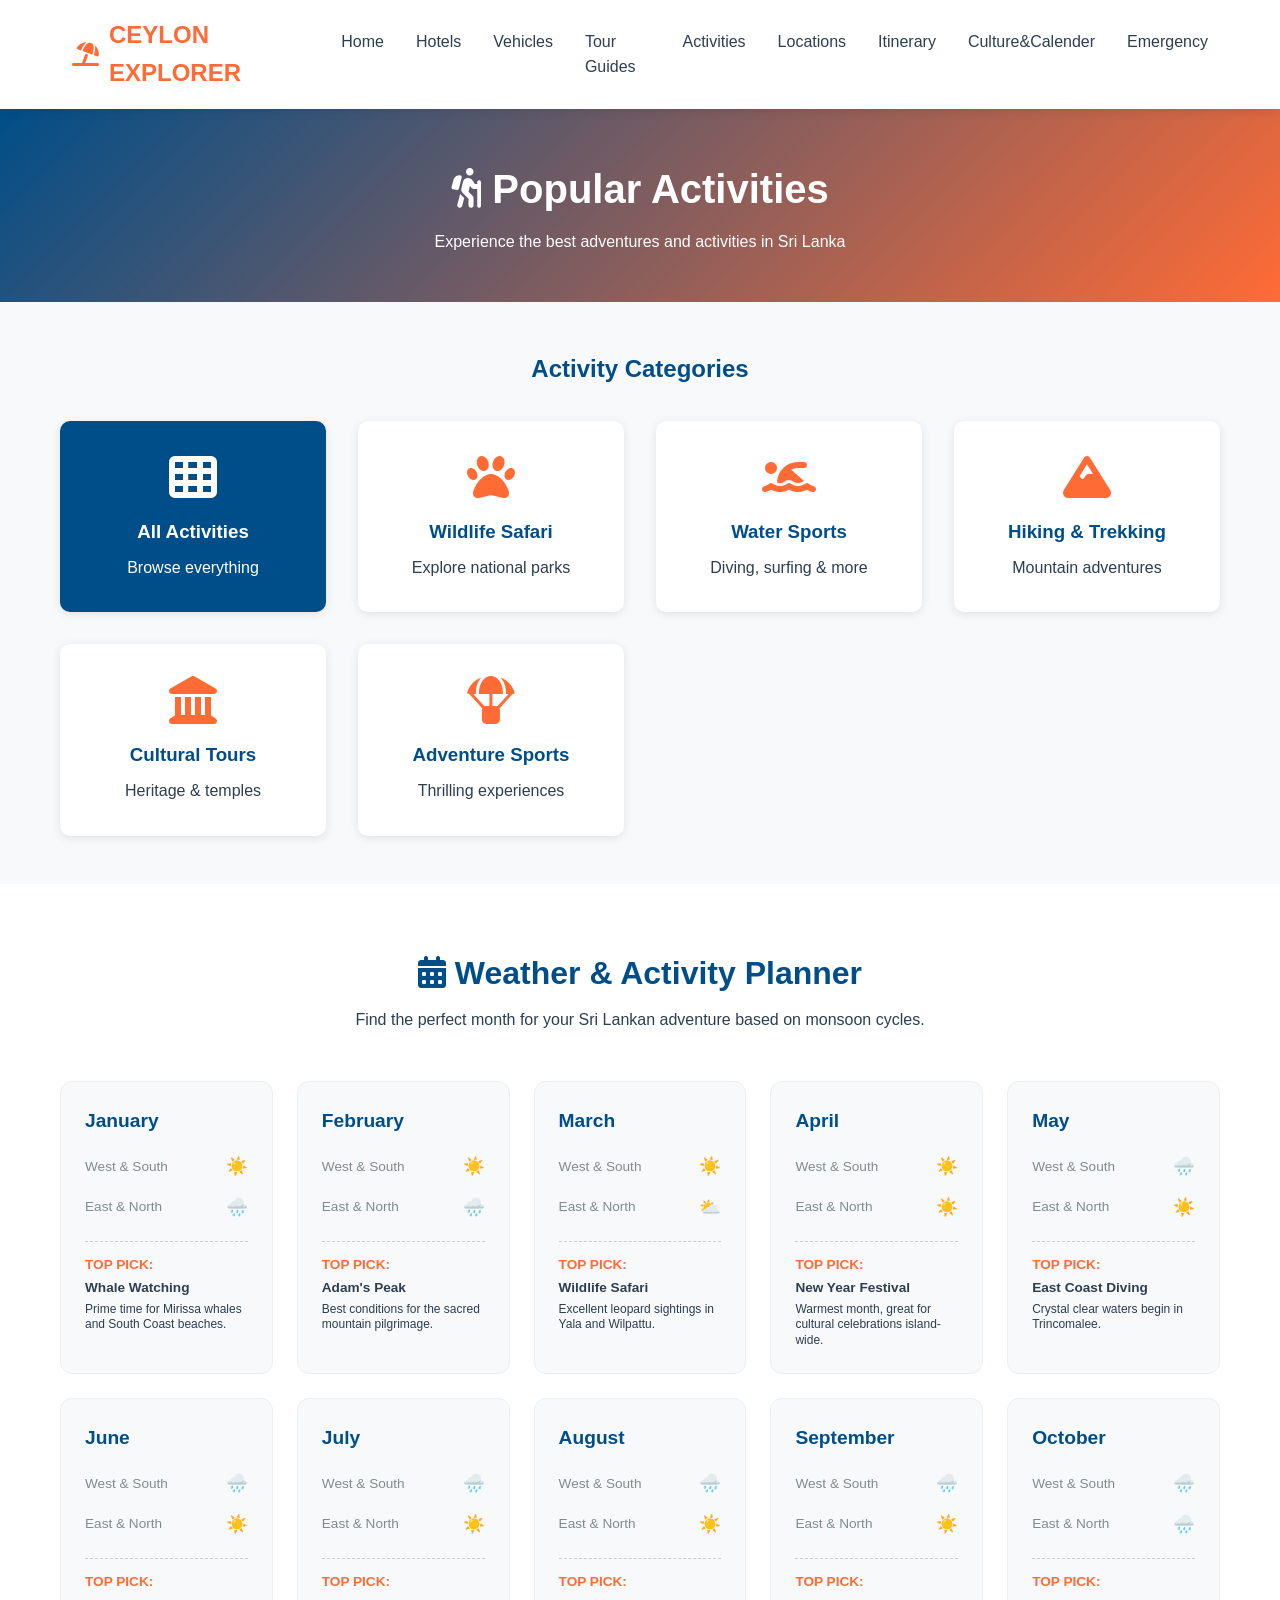
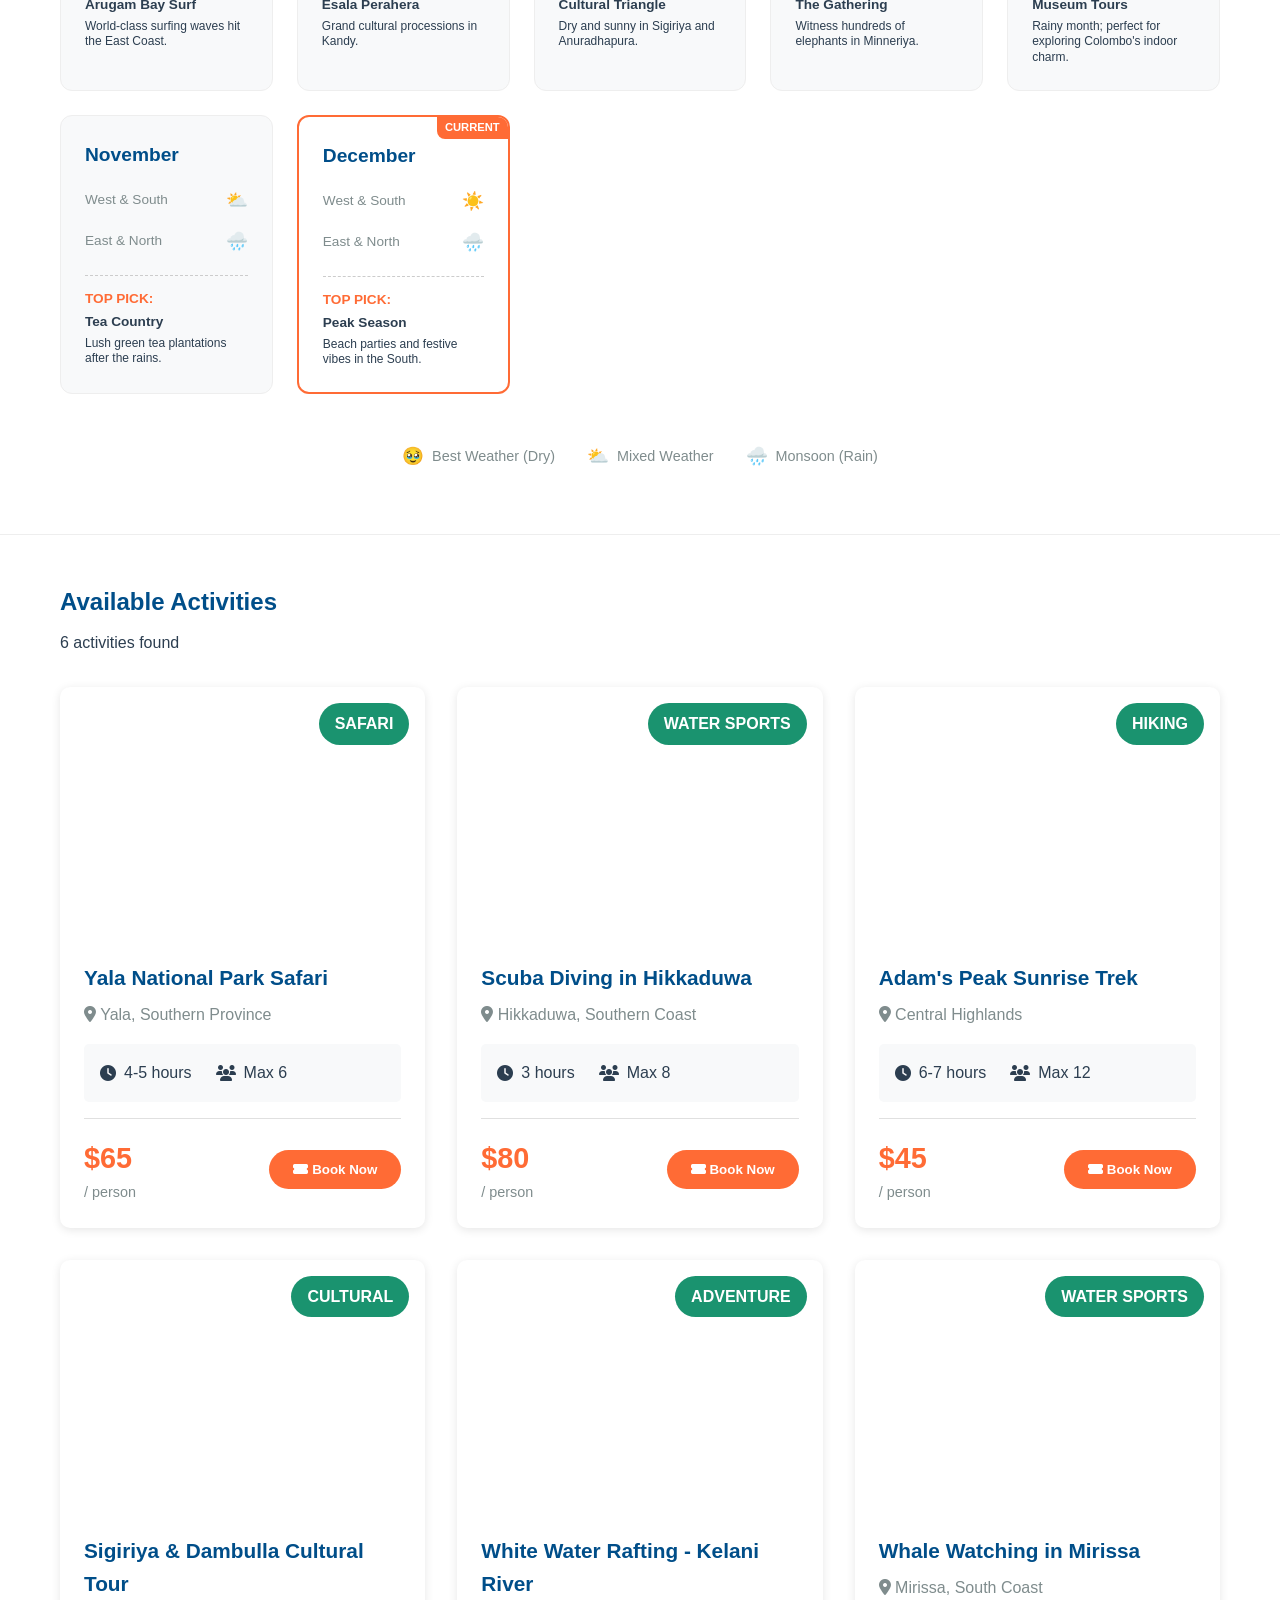
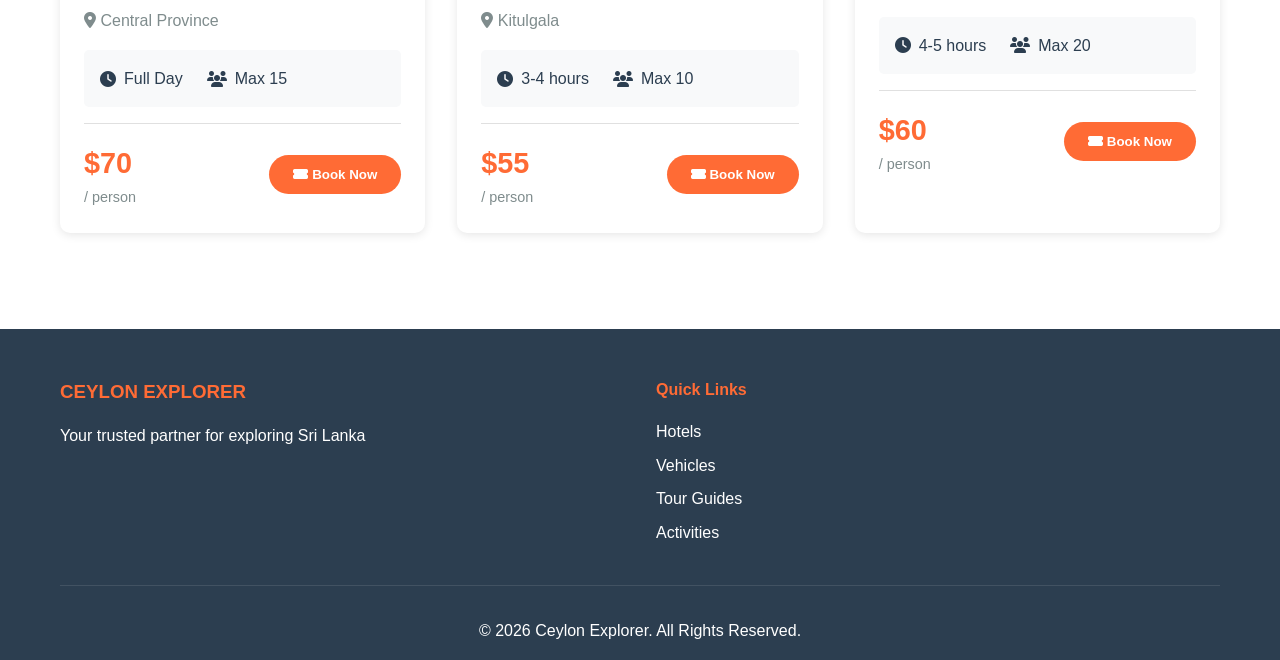
==== activity-complete.html @ 1570317d "validations" ====
<!DOCTYPE html>
<html lang="en">

<head>
    <meta charset="UTF-8">
    <meta name="viewport" content="width=device-width, initial-scale=1.0">
    <title>Activities - CEYLON EXPLORER</title>
    <link rel="stylesheet" href="https://cdnjs.cloudflare.com/ajax/libs/font-awesome/6.4.0/css/all.min.css">

    <style>
        /* ===================== CSS STYLES ===================== */
        * {
            margin: 0;
            padding: 0;
            box-sizing: border-box;
        }

        :root {
            --primary-color: #FF6B35;
            --secondary-color: #004E89;
            --accent-color: #1A936F;
            --text-dark: #2C3E50;
            --text-light: #7F8C8D;
            --bg-light: #F8F9FA;
            --white: #FFFFFF;
            --success: #27AE60;
            --warning: #F39C12;
            --danger: #E74C3C;
            --shadow: 0 2px 10px rgba(0, 0, 0, 0.1);
            --shadow-lg: 0 5px 20px rgba(0, 0, 0, 0.15);
        }

        body {
            font-family: 'Segoe UI', Tahoma, Geneva, Verdana, sans-serif;
            line-height: 1.6;
            color: var(--text-dark);
        }

        .container {
            max-width: 1200px;
            margin: 0 auto;
            padding: 0 20px;
        }

        /* Navigation */
        .navbar {
            background: var(--white);
            box-shadow: var(--shadow);
            position: sticky;
            top: 0;
            z-index: 1000;
        }

        .nav-container {
            max-width: 1200px;
            margin: 0 auto;
            padding: 1rem 2rem;
            display: flex;
            justify-content: space-between;
            align-items: center;
        }

        .logo {
            display: flex;
            align-items: center;
            font-size: 1.5rem;
            font-weight: bold;
            color: var(--primary-color);
            text-decoration: none;
        }

        .logo i {
            margin-right: 10px;
        }

        .nav-menu {
            display: flex;
            list-style: none;
            gap: 2rem;
        }

        .nav-link {
            text-decoration: none;
            color: var(--text-dark);
            font-weight: 500;
            transition: color 0.3s;
        }

        .nav-link:hover,
        .nav-link.active {
            color: var(--primary-color);
        }

        /* Page Header */
        .page-header {
            background: linear-gradient(135deg, var(--secondary-color), var(--primary-color));
            color: var(--white);
            padding: 3rem 0;
            text-align: center;
        }

        .page-header h1 {
            font-size: 2.5rem;
            margin-bottom: 0.5rem;
        }

        /* Categories Section */
        .categories-section {
            background: var(--bg-light);
            padding: 3rem 0;
        }

        .categories-grid {
            display: grid;
            grid-template-columns: repeat(auto-fit, minmax(250px, 1fr));
            gap: 2rem;
        }

        .category-card {
            background: var(--white);
            padding: 2rem;
            border-radius: 10px;
            text-align: center;
            box-shadow: var(--shadow);
            transition: transform 0.3s, box-shadow 0.3s;
            cursor: pointer;
        }

        .category-card:hover {
            transform: translateY(-5px);
            box-shadow: var(--shadow-lg);
        }

        .category-card i {
            font-size: 3rem;
            color: var(--primary-color);
            margin-bottom: 1rem;
        }

        .category-card h3 {
            color: var(--secondary-color);
            margin-bottom: 0.5rem;
        }

        .category-card.active {
            background: var(--secondary-color);
            color: var(--white);
        }

        .category-card.active i,
        .category-card.active h3,
        .category-card.active p {
            color: var(--white);
        }

        /* Activities Section */
        .activities-section {
            padding: 3rem 0;
        }

        .results-header {
            margin-bottom: 2rem;
        }

        .results-header h2 {
            color: var(--secondary-color);
            margin-bottom: 0.5rem;
        }

        .activities-grid {
            display: grid;
            grid-template-columns: repeat(auto-fill, minmax(350px, 1fr));
            gap: 2rem;
        }

        .activity-card {
            background: var(--white);
            border-radius: 10px;
            overflow: hidden;
            box-shadow: var(--shadow);
            transition: transform 0.3s, box-shadow 0.3s;
            cursor: pointer;
        }

        .activity-card:hover {
            transform: translateY(-5px);
            box-shadow: var(--shadow-lg);
        }

        .activity-image {
            height: 250px;
            background-size: cover;
            background-position: center;
            position: relative;
        }

        .activity-badge {
            position: absolute;
            top: 1rem;
            right: 1rem;
            background: var(--accent-color);
            color: var(--white);
            padding: 0.5rem 1rem;
            border-radius: 25px;
            font-weight: bold;
        }

        .activity-content {
            padding: 1.5rem;
        }

        .activity-content h3 {
            font-size: 1.3rem;
            margin-bottom: 0.5rem;
            color: var(--secondary-color);
        }

        .activity-location {
            color: var(--text-light);
            margin-bottom: 1rem;
        }

        .activity-details {
            display: flex;
            gap: 1.5rem;
            margin: 1rem 0;
            padding: 1rem;
            background: var(--bg-light);
            border-radius: 5px;
        }

        .detail-item {
            display: flex;
            align-items: center;
            gap: 0.5rem;
        }

        .activity-footer {
            display: flex;
            justify-content: space-between;
            align-items: center;
            padding-top: 1rem;
            border-top: 1px solid #E0E0E0;
        }

        .activity-price {
            display: flex;
            flex-direction: column;
        }

        .price-value {
            font-size: 1.8rem;
            font-weight: bold;
            color: var(--primary-color);
        }

        .price-unit {
            font-size: 0.9rem;
            color: var(--text-light);
        }

        .btn-book-activity {
            padding: 0.75rem 1.5rem;
            background: var(--primary-color);
            color: var(--white);
            border: none;
            border-radius: 25px;
            font-weight: bold;
            cursor: pointer;
            transition: background 0.3s;
        }

        .btn-book-activity:hover {
            background: #E55A2A;
        }

        /* Modal */
        .modal {
            display: none;
            position: fixed;
            inset: 0;
            background: rgba(0, 0, 0, 0.7);
            z-index: 2000;
            overflow-y: auto;
            padding: 24px 16px 40px;
        }

        .modal.active {
            display: block;
        }

        .modal-content {
            background: var(--white);
            border-radius: 10px;
            max-width: 1200px;
            width: 100%;
            margin: 0 auto;
            position: relative;
            animation: slideDown 0.3s;
        }

        @keyframes slideDown {
            from {
                transform: translateY(-50px);
                opacity: 0;
            }

            to {
                transform: translateY(0);
                opacity: 1;
            }
        }

        .close {
            position: absolute;
            top: 1rem;
            right: 1.5rem;
            font-size: 2rem;
            cursor: pointer;
            color: var(--text-light);
            z-index: 10;
        }

        .close:hover {
            color: var(--text-dark);
        }

        .booking-container {
            display: grid;
            grid-template-columns: 1fr 1fr;
            gap: 2rem;
            padding: 3rem;
        }

        .booking-left {
            border-right: 1px solid #E0E0E0;
            padding-right: 2rem;
        }

        .booking-left h2 {
            color: var(--secondary-color);
            margin-bottom: 1rem;
        }

        .booking-left img {
            width: 100%;
            border-radius: 10px;
            margin-bottom: 1.5rem;
        }

        .activity-info p {
            margin-bottom: 0.75rem;
            color: var(--text-dark);
        }

        .price-tag {
            font-size: 1.5rem;
            font-weight: bold;
            color: var(--primary-color);
            margin: 1rem 0;
        }

        .included-list {
            background: var(--bg-light);
            padding: 1rem;
            border-radius: 5px;
            margin: 1rem 0;
        }

        .included-list h4 {
            margin-bottom: 0.5rem;
            color: var(--secondary-color);
        }

        .included-item {
            display: block;
            padding: 0.5rem 0;
            color: var(--text-dark);
        }

        .included-item i {
            color: var(--success);
            margin-right: 10px;
        }

        .booking-right h3 {
            color: var(--secondary-color);
            margin-bottom: 1.5rem;
        }

        .form-group {
            margin-bottom: 1.5rem;
        }

        .form-group label {
            display: block;
            margin-bottom: 0.5rem;
            font-weight: 500;
            color: var(--text-dark);
        }

        .form-group input,
        .form-group select,
        .form-group textarea {
            width: 100%;
            padding: 0.75rem;
            border: 2px solid #E0E0E0;
            border-radius: 5px;
            font-size: 1rem;
        }

        .form-group input:focus,
        .form-group select:focus,
        .form-group textarea:focus {
            outline: none;
            border-color: var(--primary-color);
        }

        .form-row {
            display: grid;
            grid-template-columns: 1fr 1fr;
            gap: 1rem;
        }

        .price-summary {
            background: var(--bg-light);
            padding: 1.5rem;
            border-radius: 10px;
            margin: 1.5rem 0;
        }

        .price-summary h4 {
            color: var(--secondary-color);
            margin-bottom: 1rem;
        }

        .price-row {
            display: flex;
            justify-content: space-between;
            margin-bottom: 0.75rem;
            color: var(--text-dark);
        }

        .price-row.total {
            border-top: 2px solid #D0D0D0;
            padding-top: 0.75rem;
            margin-top: 0.75rem;
            font-size: 1.1rem;
        }

        .payment-title {
            color: var(--secondary-color);
            margin: 1.5rem 0 1rem;
        }

        .payment-methods {
            margin-bottom: 1.5rem;
        }

        .payment-option {
            display: block;
            padding: 1rem;
            margin-bottom: 0.75rem;
            border: 2px solid #E0E0E0;
            border-radius: 5px;
            cursor: pointer;
            transition: all 0.3s;
        }

        .payment-option:hover {
            border-color: var(--primary-color);
        }

        .payment-option input[type="radio"] {
            margin-right: 10px;
        }

        .btn-book {
            width: 100%;
            padding: 1rem;
            background: var(--success);
            color: var(--white);
            border: none;
            border-radius: 5px;
            font-size: 1.1rem;
            font-weight: bold;
            cursor: pointer;
            transition: background 0.3s;
        }

        .btn-book:hover {
            background: #229954;
        }

        .btn-book:disabled {
            background: #95A5A6;
            cursor: not-allowed;
        }

        /* Footer */
        .footer {
            background: var(--text-dark);
            color: var(--white);
            padding: 3rem 0 1rem;
            margin-top: 3rem;
        }

        .footer-content {
            display: grid;
            grid-template-columns: repeat(auto-fit, minmax(250px, 1fr));
            gap: 2rem;
            margin-bottom: 2rem;
        }

        .footer-section h3,
        .footer-section h4 {
            margin-bottom: 1rem;
            color: var(--primary-color);
        }

        .footer-section ul {
            list-style: none;
        }

        .footer-section ul li {
            margin-bottom: 0.5rem;
        }

        .footer-section a {
            color: var(--white);
            text-decoration: none;
        }

        .footer-section a:hover {
            color: var(--primary-color);
        }

        .footer-bottom {
            text-align: center;
            padding-top: 2rem;
            border-top: 1px solid rgba(255, 255, 255, 0.1);
        }

        .no-results {
            text-align: center;
            padding: 3rem;
            color: var(--text-light);
            font-size: 1.2rem;
        }

        /* Weather Calendar */
        .weather-calendar-section {
            background: #fff;
            padding: 4rem 0;
            border-bottom: 1px solid #eee;
        }

        .calendar-header {
            text-align: center;
            margin-bottom: 3rem;
        }

        .calendar-header h2 {
            color: var(--secondary-color);
            font-size: 2rem;
            margin-bottom: 0.5rem;
        }

        .calendar-grid {
            display: grid;
            grid-template-columns: repeat(auto-fit, minmax(180px, 1fr));
            gap: 1.5rem;
        }

        .month-card {
            background: var(--bg-light);
            border-radius: 12px;
            padding: 1.5rem;
            border: 1px solid #eee;
            transition: all 0.3s ease;
            position: relative;
            overflow: hidden;
        }

        .month-card:hover {
            transform: translateY(-5px);
            border-color: var(--primary-color);
            box-shadow: var(--shadow);
        }

        .month-card.is-current {
            border: 2px solid var(--primary-color);
            background: #fff;
        }

        .current-label {
            position: absolute;
            top: 0;
            right: 0;
            background: var(--primary-color);
            color: white;
            font-size: 0.7rem;
            padding: 2px 8px;
            border-bottom-left-radius: 8px;
            font-weight: bold;
        }

        .month-name {
            font-weight: 800;
            font-size: 1.2rem;
            color: var(--secondary-color);
            margin-bottom: 1rem;
            display: block;
        }

        .coast-weather {
            display: flex;
            flex-direction: column;
            gap: 0.8rem;
            margin-bottom: 1.2rem;
        }

        .coast-item {
            display: flex;
            justify-content: space-between;
            align-items: center;
            font-size: 0.85rem;
        }

        .coast-label {
            color: var(--text-light);
            font-weight: 500;
        }

        .weather-status {
            font-size: 1.1rem;
        }

        .best-activity {
            border-top: 1px dashed #ccc;
            padding-top: 0.8rem;
            font-size: 0.85rem;
        }

        .best-activity span {
            display: block;
            color: var(--primary-color);
            font-weight: 700;
            margin-bottom: 3px;
        }

        .best-activity p {
            color: var(--text-dark);
            line-height: 1.3;
        }

        .weather-legend {
            display: flex;
            justify-content: center;
            gap: 2rem;
            margin-top: 3rem;
            font-size: 0.9rem;
            color: var(--text-light);
        }

        .legend-item {
            display: flex;
            align-items: center;
            gap: 8px;
        }

        /* Responsive */
        @media (max-width: 768px) {
            .booking-container {
                grid-template-columns: 1fr;
            }

            .booking-left {
                border-right: none;
                border-bottom: 1px solid #E0E0E0;
                padding-right: 0;
                padding-bottom: 2rem;
            }

            .activities-grid {
                grid-template-columns: 1fr;
            }

            .nav-menu {
                flex-direction: column;
                gap: 1rem;
            }

            .categories-grid {
                grid-template-columns: 1fr;
            }
        }
    </style>
</head>

<body>
    <!-- Navigation -->
    <nav class="navbar">
        <div class="nav-container">
            <a href="index.html" class="logo">
                <i class="fas fa-umbrella-beach"></i>
                <span>CEYLON EXPLORER</span>
            </a>
            <ul class="nav-menu">
                <li><a href="index.html" class="nav-link">Home</a></li>
                <li><a href="hotel-complete.html" class="nav-link">Hotels</a></li>
                <li><a href="vehicle-complete.html" class="nav-link">Vehicles</a></li>
                <li><a href="tourguide-complete.html" class="nav-link">Tour Guides</a></li>
                <li><a href="activity-complete.html" class="nav-link">Activities</a></li>
                <li><a href="touristlocation-complete.html" class="nav-link">Locations</a></li>
                <li><a href="itinerary.html" class="nav-link">Itinerary</a></li>
                <li><a href="culture.html" class="nav-link">Culture&Calender</a></li>
                <li><a href="emergency-healthcare.html" class="nav-link">Emergency</a></li>
            </ul>
        </div>
    </nav>

    <!-- Page Header -->
    <section class="page-header">
        <div class="container">
            <h1><i class="fas fa-hiking"></i> Popular Activities</h1>
            <p>Experience the best adventures and activities in Sri Lanka</p>
        </div>
    </section>

    <!-- Categories -->
    <section class="categories-section">
        <div class="container">
            <h2 style="text-align: center; margin-bottom: 2rem; color: var(--secondary-color);">Activity Categories</h2>
            <div class="categories-grid">
                <div class="category-card active" data-category="all" onclick="filterByCategory('all', this)">
                    <i class="fas fa-th"></i>
                    <h3>All Activities</h3>
                    <p>Browse everything</p>
                </div>
                <div class="category-card" data-category="SAFARI" onclick="filterByCategory('SAFARI', this)">
                    <i class="fas fa-paw"></i>
                    <h3>Wildlife Safari</h3>
                    <p>Explore national parks</p>
                </div>
                <div class="category-card" data-category="WATER_SPORTS"
                    onclick="filterByCategory('WATER_SPORTS', this)">
                    <i class="fas fa-swimmer"></i>
                    <h3>Water Sports</h3>
                    <p>Diving, surfing & more</p>
                </div>
                <div class="category-card" data-category="HIKING" onclick="filterByCategory('HIKING', this)">
                    <i class="fas fa-mountain"></i>
                    <h3>Hiking & Trekking</h3>
                    <p>Mountain adventures</p>
                </div>
                <div class="category-card" data-category="CULTURAL" onclick="filterByCategory('CULTURAL', this)">
                    <i class="fas fa-landmark"></i>
                    <h3>Cultural Tours</h3>
                    <p>Heritage & temples</p>
                </div>
                <div class="category-card" data-category="ADVENTURE" onclick="filterByCategory('ADVENTURE', this)">
                    <i class="fas fa-parachute-box"></i>
                    <h3>Adventure Sports</h3>
                    <p>Thrilling experiences</p>
                </div>
            </div>
        </div>
    </section>

    <!-- Weather Calendar Section -->
    <section class="weather-calendar-section">
        <div class="container">
            <div class="calendar-header">
                <h2><i class="fas fa-calendar-alt"></i> Weather & Activity Planner</h2>
                <p>Find the perfect month for your Sri Lankan adventure based on monsoon cycles.</p>
            </div>

            <div class="calendar-grid" id="weatherCalendarGrid">
                <!-- Calendar months will be generated here -->
            </div>

            <div class="weather-legend">
                <div class="legend-item"><span class="weather-status">🥹</span> Best Weather (Dry)</div>
                <div class="legend-item"><span class="weather-status">⛅</span> Mixed Weather</div>
                <div class="legend-item"><span class="weather-status">🌧️</span> Monsoon (Rain)</div>
            </div>
        </div>
    </section>

    <!-- Activities Grid -->
    <section class="activities-section">
        <div class="container">
            <div class="results-header">
                <h2>Available Activities</h2>
                <p id="resultsCount">Loading activities...</p>
            </div>
            <div class="activities-grid" id="activitiesGrid">
                <!-- Activities will be loaded dynamically -->
            </div>
        </div>
    </section>

    <!-- Booking Modal -->
    <div id="bookingModal" class="modal">
        <div class="modal-content">
            <span class="close" onclick="closeModal()">&times;</span>
            <div class="booking-container">
                <!-- Activity Details -->
                <div class="booking-left">
                    <h2 id="modalActivityName">Activity Name</h2>
                    <img id="modalActivityImage" src="" alt="Activity">
                    <div class="activity-info">
                        <p><i class="fas fa-map-marker-alt"></i> Location: <span id="modalLocation"></span></p>
                        <p><i class="fas fa-clock"></i> Duration: <span id="modalDuration"></span></p>
                        <p><i class="fas fa-users"></i> Max Participants: <span id="modalMaxParticipants"></span></p>
                        <p class="price-tag">$<span id="modalPrice"></span> / person</p>
                    </div>
                    <div class="included-list" id="modalIncluded">
                        <!-- Included items will be loaded -->
                    </div>
                    <div style="margin-top: 1.5rem; line-height: 1.6; color: var(--text-dark);" id="modalDescription">
                    </div>
                </div>

                <!-- Booking Form -->
                <div class="booking-right">
                    <h3>Book Activity</h3>
                    <form id="activityBookingForm" onsubmit="handleBooking(event)">
                        <input type="hidden" id="selectedActivityId">

                        <div class="form-group">
                            <label>Activity Date</label>
                            <input type="date" id="bookingDate" required>
                        </div>

                        <div class="form-group">
                            <label>Number of Participants</label>
                            <input type="number" id="numberOfParticipants" min="1" value="2" required
                                onchange="calculatePrice()">
                        </div>

                        <div class="form-group">
                            <label>Pickup Location</label>
                            <input type="text" id="pickupLocation" placeholder="Hotel name or address" required>
                        </div>

                        <div class="form-group">
                            <label>Special Requirements (Optional)</label>
                            <textarea id="specialRequirements" rows="3"
                                placeholder="Dietary restrictions, medical conditions, special requests..."></textarea>
                        </div>

                        <div class="price-summary">
                            <h4>Booking Summary</h4>
                            <div class="price-row">
                                <span>Price per person:</span>
                                <span>$<span id="summaryPricePerPerson">0</span></span>
                            </div>
                            <div class="price-row">
                                <span>Number of participants:</span>
                                <span id="summaryParticipants">0</span>
                            </div>
                            <div class="price-row">
                                <span>Service charge (10%):</span>
                                <span>$<span id="summaryServiceCharge">0</span></span>
                            </div>
                            <div class="price-row total">
                                <span><strong>Total Amount:</strong></span>
                                <span><strong>$<span id="summaryTotal">0</span></strong></span>
                            </div>
                        </div>

                        <h4 class="payment-title"><i class="fas fa-credit-card"></i> Payment Method</h4>

                        <div class="payment-methods">
                            <label class="payment-option">
                                <input type="radio" name="paymentMethod" value="card" checked
                                    onchange="togglePaymentSection()">
                                <span><i class="fas fa-credit-card"></i> Credit/Debit Card</span>
                            </label>
                            <label class="payment-option">
                                <input type="radio" name="paymentMethod" value="paypal"
                                    onchange="togglePaymentSection()">
                                <span><i class="fab fa-paypal"></i> PayPal</span>
                            </label>
                        </div>

                        <div id="cardPaymentSection">
                            <div class="form-group">
                                <label>Card Number</label>
                                <input type="text" id="cardNumber" placeholder="1234 5678 9012 3456" maxlength="19"
                                    oninput="formatCardNumber(this)">
                            </div>
                            <div class="form-row">
                                <div class="form-group">
                                    <label>Expiry Date</label>
                                    <input type="text" id="cardExpiry" placeholder="MM/YY" maxlength="5"
                                        oninput="formatExpiry(this)">
                                </div>
                                <div class="form-group">
                                    <label>CVV</label>
                                    <input type="text" id="cardCVV" placeholder="123" maxlength="3">
                                </div>
                            </div>
                            <div class="form-group">
                                <label>Cardholder Name</label>
                                <input type="text" id="cardName" placeholder="Name on card">
                            </div>
                        </div>

                        <button type="submit" class="btn-book">
                            <i class="fas fa-lock"></i> Confirm & Pay $<span id="finalTotal">0</span>
                        </button>
                    </form>
                </div>
            </div>
        </div>
    </div>

    <!-- Footer -->
    <footer class="footer">
        <div class="container">
            <div class="footer-content">
                <div class="footer-section">
                    <h3>CEYLON EXPLORER</h3>
                    <p>Your trusted partner for exploring Sri Lanka</p>
                </div>
                <div class="footer-section">
                    <h4>Quick Links</h4>
                    <ul>
                        <li><a href="hotel-complete.html">Hotels</a></li>
                        <li><a href="vehicle-complete.html">Vehicles</a></li>
                        <li><a href="tourguide-complete.html">Tour Guides</a></li>
                        <li><a href="activity-complete.html">Activities</a></li>
                    </ul>
                </div>
            </div>
            <div class="footer-bottom">
                <p>&copy; 2026 Ceylon Explorer. All Rights Reserved.</p>
            </div>
        </div>
    </footer>

    <script>
        /* ===================== JAVASCRIPT CODE ===================== */

        const API_BASE_URL = 'http://localhost:8080/api';
        let currentCategory = 'all';

        const WEATHER_DATA = [
            { month: "January", west: "☀️", east: "🌧️", activity: "Whale Watching", desc: "Prime time for Mirissa whales and South Coast beaches." },
            { month: "February", west: "☀️", east: "🌧️", activity: "Adam's Peak", desc: "Best conditions for the sacred mountain pilgrimage." },
            { month: "March", west: "☀️", east: "⛅", activity: "Wildlife Safari", desc: "Excellent leopard sightings in Yala and Wilpattu." },
            { month: "April", west: "☀️", east: "☀️", activity: "New Year Festival", desc: "Warmest month, great for cultural celebrations island-wide." },
            { month: "May", west: "🌧️", east: "☀️", activity: "East Coast Diving", desc: "Crystal clear waters begin in Trincomalee." },
            { month: "June", west: "🌧️", east: "☀️", activity: "Arugam Bay Surf", desc: "World-class surfing waves hit the East Coast." },
            { month: "July", west: "🌧️", east: "☀️", activity: "Esala Perahera", desc: "Grand cultural processions in Kandy." },
            { month: "August", west: "🌧️", east: "☀️", activity: "Cultural Triangle", desc: "Dry and sunny in Sigiriya and Anuradhapura." },
            { month: "September", west: "🌧️", east: "☀️", activity: "The Gathering", desc: "Witness hundreds of elephants in Minneriya." },
            { month: "October", west: "🌧️", icon: "🌧️", east: "🌧️", activity: "Museum Tours", desc: "Rainy month; perfect for exploring Colombo's indoor charm." },
            { month: "November", west: "⛅", east: "🌧️", activity: "Tea Country", desc: "Lush green tea plantations after the rains." },
            { month: "December", west: "☀️", east: "🌧️", activity: "Peak Season", desc: "Beach parties and festive vibes in the South." }
        ];

        document.addEventListener('DOMContentLoaded', function () {
            renderWeatherCalendar();
            loadActivities();
            setupDateLimits();
        });

        function renderWeatherCalendar() {
            const grid = document.getElementById('weatherCalendarGrid');
            const currentMonthIdx = new Date().getMonth();

            grid.innerHTML = WEATHER_DATA.map((data, index) => {
                const isCurrent = index === currentMonthIdx;
                return `
                <div class="month-card ${isCurrent ? 'is-current' : ''}">
                    ${isCurrent ? '<span class="current-label">CURRENT</span>' : ''}
                    <span class="month-name">${data.month}</span>
                    <div class="coast-weather">
                        <div class="coast-item">
                            <span class="coast-label">West & South</span>
                            <span class="weather-status">${data.west}</span>
                        </div>
                        <div class="coast-item">
                            <span class="coast-label">East & North</span>
                            <span class="weather-status">${data.east}</span>
                        </div>
                    </div>
                    <div class="best-activity">
                        <span>TOP PICK:</span>
                        <p><strong>${data.activity}</strong></p>
                        <p style="font-size: 0.75rem; margin-top: 5px;">${data.desc}</p>
                    </div>
                </div>
            `;
            }).join('');
        }

        function setupDateLimits() {
            const today = new Date().toISOString().split('T')[0];
            document.getElementById('bookingDate').setAttribute('min', today);
        }

        function formatCardNumber(input) {
            let value = input.value.replace(/\s/g, '');
            let formattedValue = value.match(/.{1,4}/g)?.join(' ') || value;
            input.value = formattedValue;
        }

        function formatExpiry(input) {
            let value = input.value.replace(/\D/g, '');
            if (value.length >= 2) {
                value = value.slice(0, 2) + '/' + value.slice(2, 4);
            }
            input.value = value;
        }

        function togglePaymentSection() {
            const paymentMethod = document.querySelector('input[name="paymentMethod"]:checked').value;
            const cardSection = document.getElementById('cardPaymentSection');
            cardSection.style.display = paymentMethod === 'card' ? 'block' : 'none';
        }

        function filterByCategory(category, element) {
            currentCategory = category;

            // Update active category
            document.querySelectorAll('.category-card').forEach(card => card.classList.remove('active'));
            element.classList.add('active');

            loadActivities(category);
        }

        function loadActivities(category = 'all') {
            let url = `${API_BASE_URL}/activities`;

            if (category !== 'all') {
                url += `?type=${category}`;
            }

            fetch(url)
                .then(response => response.json())
                .then(activities => {
                    displayActivities(activities);
                })
                .catch(error => {
                    console.error('Error loading activities:', error);
                    displaySampleActivities(category);
                });
        }

        function displayActivities(activities) {
            const grid = document.getElementById('activitiesGrid');
            const resultsCount = document.getElementById('resultsCount');

            resultsCount.textContent = `${activities.length} activities found`;
            grid.innerHTML = '';

            if (activities.length === 0) {
                grid.innerHTML = '<p class="no-results">No activities found.</p>';
                return;
            }

            activities.forEach(activity => {
                const card = createActivityCard(activity);
                grid.appendChild(card);
            });
        }

        function createActivityCard(activity) {
            const card = document.createElement('div');
            card.className = 'activity-card';
            card.onclick = function () { openBookingModal(activity); };

            card.innerHTML = `
                <div class="activity-image" style="background-image: url('${activity.imageUrl || 'https://images.unsplash.com/photo-1501594907352-04cda38ebc29?w=400'}')">
                    <span class="activity-badge">${formatCategory(activity.type)}</span>
                </div>
                <div class="activity-content">
                    <h3>${activity.name}</h3>
                    <p class="activity-location"><i class="fas fa-map-marker-alt"></i> ${activity.location}</p>
                    <div class="activity-details">
                        <div class="detail-item">
                            <i class="fas fa-clock"></i>
                            <span>${activity.duration}</span>
                        </div>
                        <div class="detail-item">
                            <i class="fas fa-users"></i>
                            <span>Max ${activity.maxParticipants}</span>
                        </div>
                    </div>
                    <div class="activity-footer">
                        <div class="activity-price">
                            <span class="price-value">$${activity.pricePerPerson}</span>
                            <span class="price-unit">/ person</span>
                        </div>
                        <button class="btn-book-activity" onclick="event.stopPropagation(); openBookingModal(${JSON.stringify(activity).replace(/"/g, '&quot;')})">
                            <i class="fas fa-ticket-alt"></i> Book Now
                        </button>
                    </div>
                </div>
            `;
            return card;
        }

        function formatCategory(type) {
            return type.replace(/_/g, ' ');
        }

        function openBookingModal(activity) {
            const modal = document.getElementById('bookingModal');

            document.getElementById('selectedActivityId').value = activity.id;
            document.getElementById('modalActivityName').textContent = activity.name;
            document.getElementById('modalActivityImage').src = activity.imageUrl || 'https://images.unsplash.com/photo-1501594907352-04cda38ebc29?w=600';
            document.getElementById('modalLocation').textContent = activity.location;
            document.getElementById('modalDuration').textContent = activity.duration;
            document.getElementById('modalMaxParticipants').textContent = activity.maxParticipants;
            document.getElementById('numberOfParticipants').setAttribute('max', activity.maxParticipants);
            document.getElementById('modalPrice').textContent = activity.pricePerPerson;
            document.getElementById('modalDescription').textContent = activity.description || 'Join us for an unforgettable experience exploring the beauty and adventure of Sri Lanka.';

            // Set included items
            const includedDiv = document.getElementById('modalIncluded');
            if (activity.included) {
                includedDiv.innerHTML = '<h4>What\'s Included</h4>' +
                    activity.included.split(',').map(item => `<span class="included-item"><i class="fas fa-check-circle"></i> ${item.trim()}</span>`).join('');
            } else {
                includedDiv.innerHTML = '<h4>What\'s Included</h4><span class="included-item"><i class="fas fa-check-circle"></i> Professional Guide</span><span class="included-item"><i class="fas fa-check-circle"></i> Equipment</span><span class="included-item"><i class="fas fa-check-circle"></i> Transportation</span>';
            }

            document.getElementById('summaryPricePerPerson').textContent = activity.pricePerPerson;

            calculatePrice();
            modal.scrollTop = 0;
            modal.classList.add('active');
        }

        function closeModal() {
            document.getElementById('bookingModal').classList.remove('active');
        }

        function calculatePrice() {
            const pricePerPerson = parseFloat(document.getElementById('modalPrice').textContent);
            const participants = parseInt(document.getElementById('numberOfParticipants').value);

            const subtotal = pricePerPerson * participants;
            const serviceCharge = subtotal * 0.10;
            const total = subtotal + serviceCharge;

            document.getElementById('summaryParticipants').textContent = participants;
            document.getElementById('summaryServiceCharge').textContent = serviceCharge.toFixed(2);
            document.getElementById('summaryTotal').textContent = total.toFixed(2);
            document.getElementById('finalTotal').textContent = total.toFixed(2);
        }

        function handleBooking(event) {
            event.preventDefault();

            const activityId = document.getElementById('selectedActivityId').value;
            const bookingDate = document.getElementById('bookingDate').value;
            const participants = parseInt(document.getElementById('numberOfParticipants').value);
            const maxParticipants = parseInt(document.getElementById('numberOfParticipants').getAttribute('max'));
            const pickupLocation = document.getElementById('pickupLocation').value.trim();
            const paymentMethod = document.querySelector('input[name="paymentMethod"]:checked').value;

            // Basic Validations
            if (!bookingDate) {
                showToast('Please select a date for the activity.', 'error');
                return;
            }

            const selectedDate = new Date(bookingDate);
            const today = new Date();
            today.setHours(0, 0, 0, 0);
            if (selectedDate < today) {
                showToast('Activity date cannot be in the past.', 'error');
                return;
            }

            if (isNaN(participants) || participants < 1) {
                showToast('Please enter a valid number of participants (min 1).', 'error');
                return;
            }

            if (participants > maxParticipants) {
                showToast(`This activity only allows up to ${maxParticipants} participants.`, 'error');
                return;
            }

            if (!pickupLocation) {
                showToast('Please provide a pickup location.', 'error');
                return;
            }

            if (paymentMethod === 'card') {
                const cardNumber = document.getElementById('cardNumber').value.replace(/\s/g, '');
                const cardExpiry = document.getElementById('cardExpiry').value;
                const cardCVV = document.getElementById('cardCVV').value;
                const cardName = document.getElementById('cardName').value.trim();

                if (!/^\d{13,19}$/.test(cardNumber)) {
                    showToast('Please enter a valid 13-19 digit card number.', 'error');
                    return;
                }
                if (!/^\d{2}\/\d{2}$/.test(cardExpiry)) {
                    showToast('Please enter expiry date in MM/YY format.', 'error');
                    return;
                }
                
                const [month, year] = cardExpiry.split('/').map(Number);
                const expiryDate = new Date(2000 + year, month - 1);
                const now = new Date();
                if (month < 1 || month > 12 || expiryDate < new Date(now.getFullYear(), now.getMonth())) {
                    showToast('Card has expired or invalid expiry date.', 'error');
                    return;
                }

                if (!/^\d{3,4}$/.test(cardCVV)) {
                    showToast('Please enter a valid 3 or 4 digit CVV.', 'error');
                    return;
                }
                if (!cardName) {
                    showToast('Please enter the cardholder name.', 'error');
                    return;
                }
            }

            const currentUser = JSON.parse(localStorage.getItem('ceylon_current_user') || '{}');
            const bookingData = {
                activityId: parseInt(document.getElementById('selectedActivityId').value) || null,
                touristName: currentUser.name || 'Guest',
                date: document.getElementById('bookingDate').value,
                numberOfParticipants: parseInt(document.getElementById('numberOfParticipants').value) || 1,
                pickupLocation: document.getElementById('pickupLocation').value,
                specialRequirements: document.getElementById('specialRequirements').value,
                totalPrice: parseFloat(document.getElementById('summaryTotal').textContent) || 0,
                paymentMethod: paymentMethod,
                bookingType: 'ACTIVITY'
            };

            const submitBtn = event.target.querySelector('button[type="submit"]');
            const originalText = submitBtn.innerHTML;
            submitBtn.innerHTML = '<i class="fas fa-spinner fa-spin"></i> Processing...';
            submitBtn.disabled = true;

            fetch(`${API_BASE_URL}/bookings`, {
                method: 'POST',
                headers: { 'Content-Type': 'application/json' },
                body: JSON.stringify(bookingData)
            })
                .then(async res => {
                    const data = await res.json();
                    if (!res.ok) throw new Error(data.error || 'Booking failed');
                    return data;
                })
                .then(data => {
                    submitBtn.innerHTML = originalText;
                    submitBtn.disabled = false;
                    closeModal();
                    showToast('🎉 Activity booked! Booking ID: ' + data.id, 'success');
                    setTimeout(() => { window.location.href = 'user-dashboard.html'; }, 1800);
                })
                .catch(err => {
                    console.error('Booking Error:', err);
                    submitBtn.innerHTML = originalText;
                    submitBtn.disabled = false;
                    if (err.message && err.message.includes('fetch')) {
                        showToast('Booking submitted! (Demo mode)', 'info');
                        setTimeout(() => { closeModal(); window.location.href = 'user-dashboard.html'; }, 1800);
                    } else {
                        showToast(err.message || 'Booking failed. Please try again.', 'error');
                    }
                });
        }

        function displaySampleActivities(category = 'all') {
            const sampleActivities = [
                {
                    id: 1,
                    name: 'Yala National Park Safari',
                    type: 'SAFARI',
                    location: 'Yala, Southern Province',
                    duration: '4-5 hours',
                    maxParticipants: 6,
                    pricePerPerson: 65,
                    imageUrl: 'https://images.unsplash.com/photo-1516426122078-c23e76319801?w=400',
                    included: 'Safari Jeep,Professional Guide,Park Entry Fees,Breakfast',
                    description: 'Experience wildlife in one of Asia\'s premier national parks. Spot leopards, elephants, sloth bears, and more.'
                },
                {
                    id: 2,
                    name: 'Scuba Diving in Hikkaduwa',
                    type: 'WATER_SPORTS',
                    location: 'Hikkaduwa, Southern Coast',
                    duration: '3 hours',
                    maxParticipants: 8,
                    pricePerPerson: 80,
                    imageUrl: 'https://images.unsplash.com/photo-1544551763-46a013bb70d5?w=400',
                    included: 'Equipment,Instructor,Boat Trip,Refreshments',
                    description: 'Explore vibrant coral reefs and marine life in crystal clear waters.'
                },
                {
                    id: 3,
                    name: 'Adam\'s Peak Sunrise Trek',
                    type: 'HIKING',
                    location: 'Central Highlands',
                    duration: '6-7 hours',
                    maxParticipants: 12,
                    pricePerPerson: 45,
                    imageUrl: 'https://images.unsplash.com/photo-1551632811-561732d1e306?w=400',
                    included: 'Guide,Flashlight,Light Breakfast,Certificate',
                    description: 'Climb Sri Lanka\'s sacred mountain and witness a breathtaking sunrise from the summit.'
                },
                {
                    id: 4,
                    name: 'Sigiriya & Dambulla Cultural Tour',
                    type: 'CULTURAL',
                    location: 'Central Province',
                    duration: 'Full Day',
                    maxParticipants: 15,
                    pricePerPerson: 70,
                    imageUrl: 'https://images.unsplash.com/photo-1566073771259-6a8506099945?w=400',
                    included: 'Transport,Guide,Entrance Fees,Lunch',
                    description: 'Visit UNESCO World Heritage sites including the ancient rock fortress and cave temples.'
                },
                {
                    id: 5,
                    name: 'White Water Rafting - Kelani River',
                    type: 'ADVENTURE',
                    location: 'Kitulgala',
                    duration: '3-4 hours',
                    maxParticipants: 10,
                    pricePerPerson: 55,
                    imageUrl: 'https://images.unsplash.com/photo-1501594907352-04cda38ebc29?w=400',
                    included: 'Safety Gear,Professional Guide,Transport,Lunch',
                    description: 'Navigate exciting rapids through lush rainforest scenery on this thrilling adventure.'
                },
                {
                    id: 6,
                    name: 'Whale Watching in Mirissa',
                    type: 'WATER_SPORTS',
                    location: 'Mirissa, South Coast',
                    duration: '4-5 hours',
                    maxParticipants: 20,
                    pricePerPerson: 60,
                    imageUrl: 'https://images.unsplash.com/photo-1559827260-dc66d52bef19?w=400',
                    included: 'Boat Trip,Guide,Breakfast,Life Jackets',
                    description: 'Spot blue whales, dolphins, and other marine life in their natural habitat.'
                }
            ];

            let filteredActivities = sampleActivities;
            if (category !== 'all') {
                filteredActivities = sampleActivities.filter(a => a.type === category);
            }

            displayActivities(filteredActivities);
        }

        window.onclick = function (event) {
            const modal = document.getElementById('bookingModal');
            if (event.target === modal) { closeModal(); }
        }

        function showToast(message, type = 'info') {
            const existing = document.querySelector('.act-toast');
            if (existing) existing.remove();
            const colors = { success: '#27AE60', error: '#E74C3C', info: '#004E89' };
            const icons = { success: 'fa-check-circle', error: 'fa-times-circle', info: 'fa-info-circle' };
            const toast = document.createElement('div');
            toast.className = 'act-toast';
            toast.style.cssText = `position:fixed;bottom:24px;right:24px;z-index:99999;background:${colors[type] || colors.info};color:#fff;padding:14px 20px;border-radius:12px;box-shadow:0 8px 24px rgba(0,0,0,.2);display:flex;align-items:center;gap:10px;font-size:14px;font-weight:500;max-width:380px;min-width:260px;animation:slideInA .3s ease;`;
            toast.innerHTML = `<i class="fas ${icons[type] || icons.info}" style="font-size:18px;flex-shrink:0"></i><span>${message}</span>`;
            if (!document.querySelector('#toastKfA')) { const s = document.createElement('style'); s.id = 'toastKfA'; s.textContent = '@keyframes slideInA{from{transform:translateX(120%);opacity:0}to{transform:translateX(0);opacity:1}}'; document.head.appendChild(s); }
            document.body.appendChild(toast);
            setTimeout(() => { toast.style.animation = 'slideInA .3s ease reverse'; setTimeout(() => toast.remove(), 300); }, type === 'error' ? 4000 : 3000);
        }
    </script>

    <script src="navbar-fix.js"></script>
    <script src="ceylon-data.js"></script>
    <script src="ceylon-loader.js"></script>
</body>

</html>
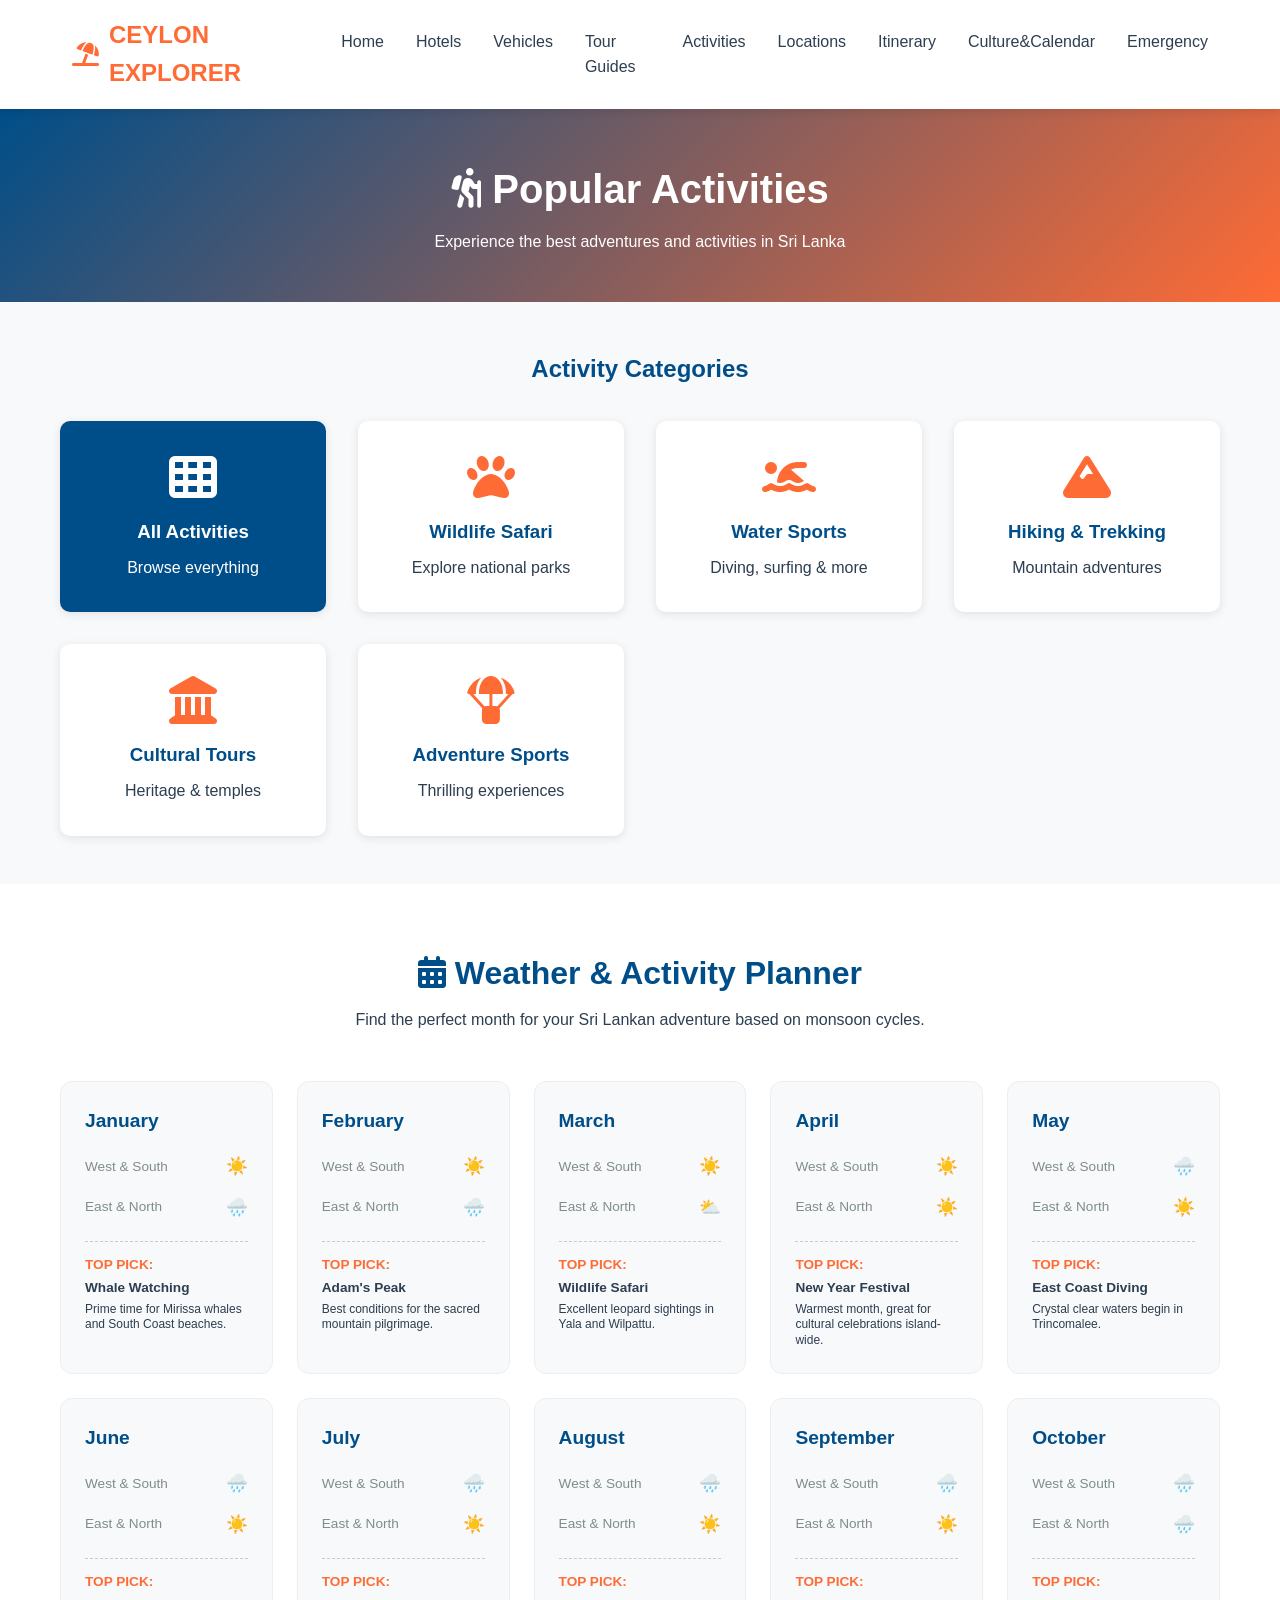
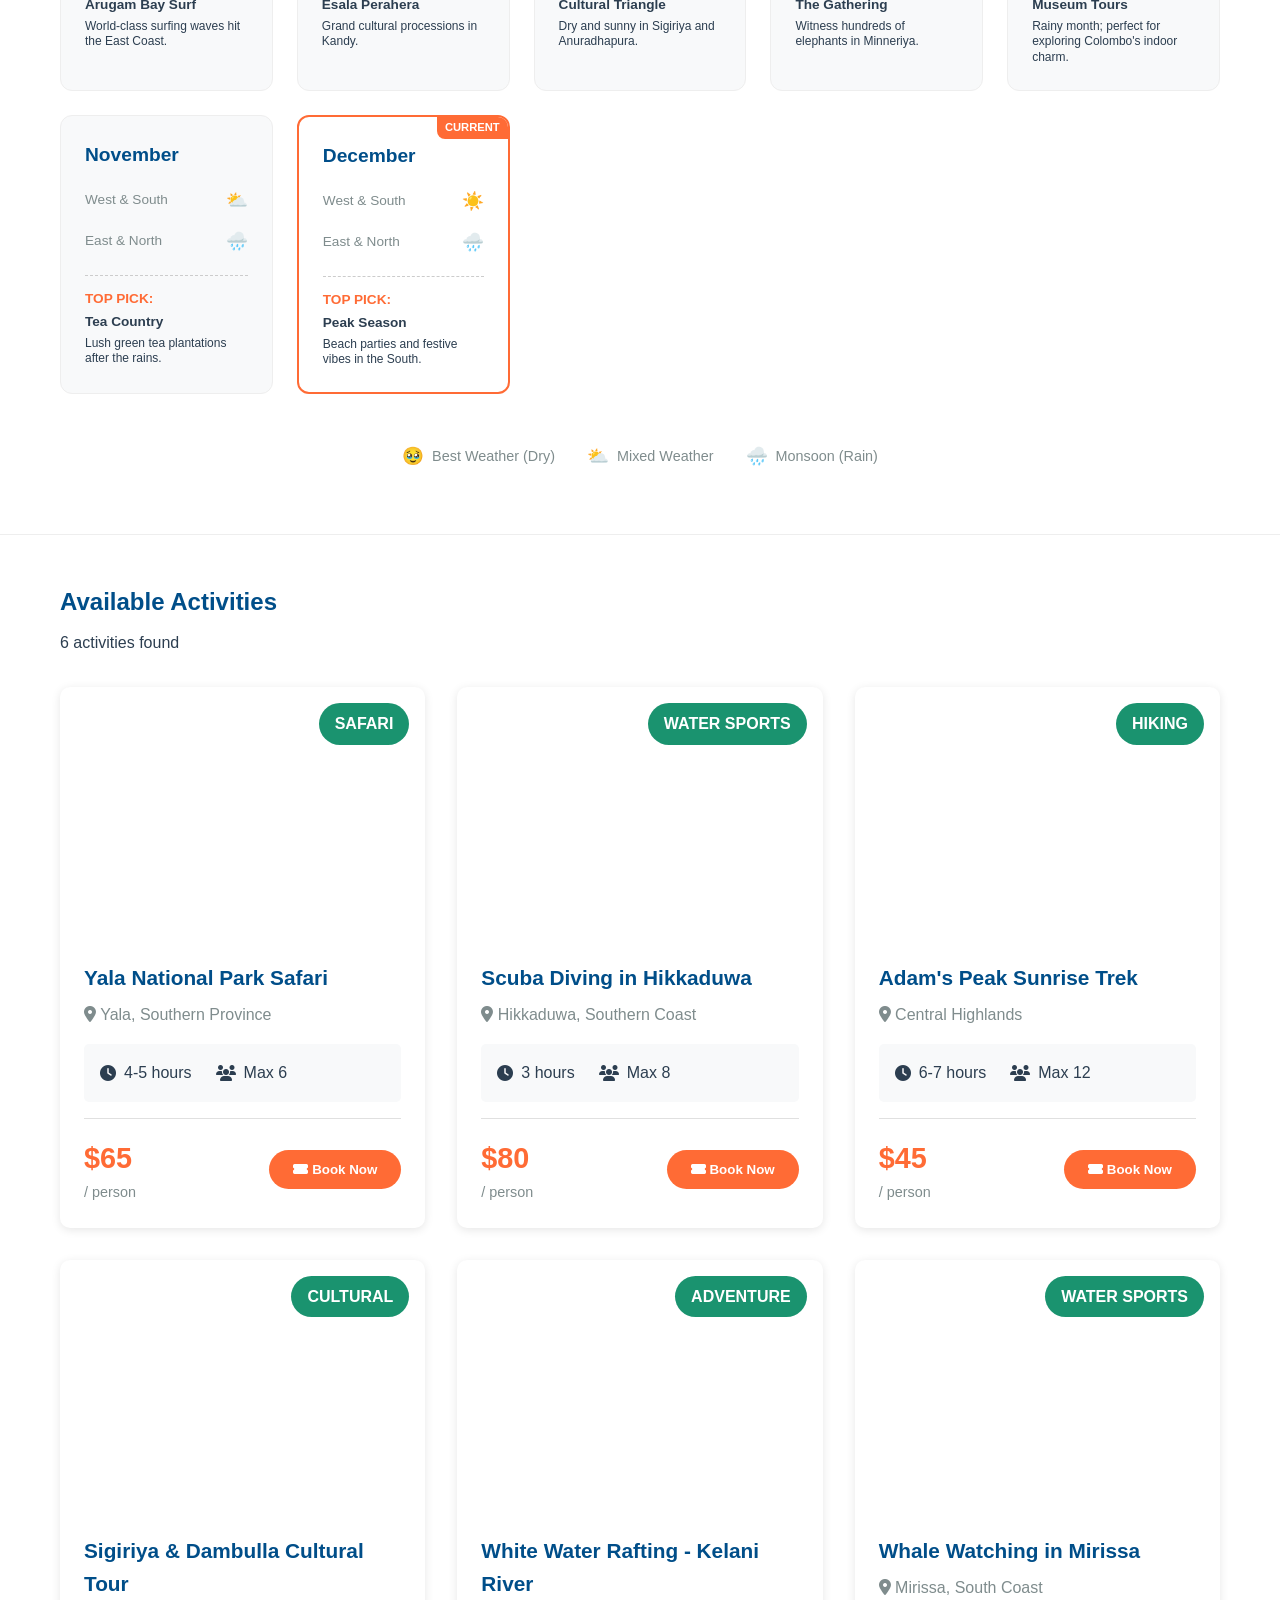
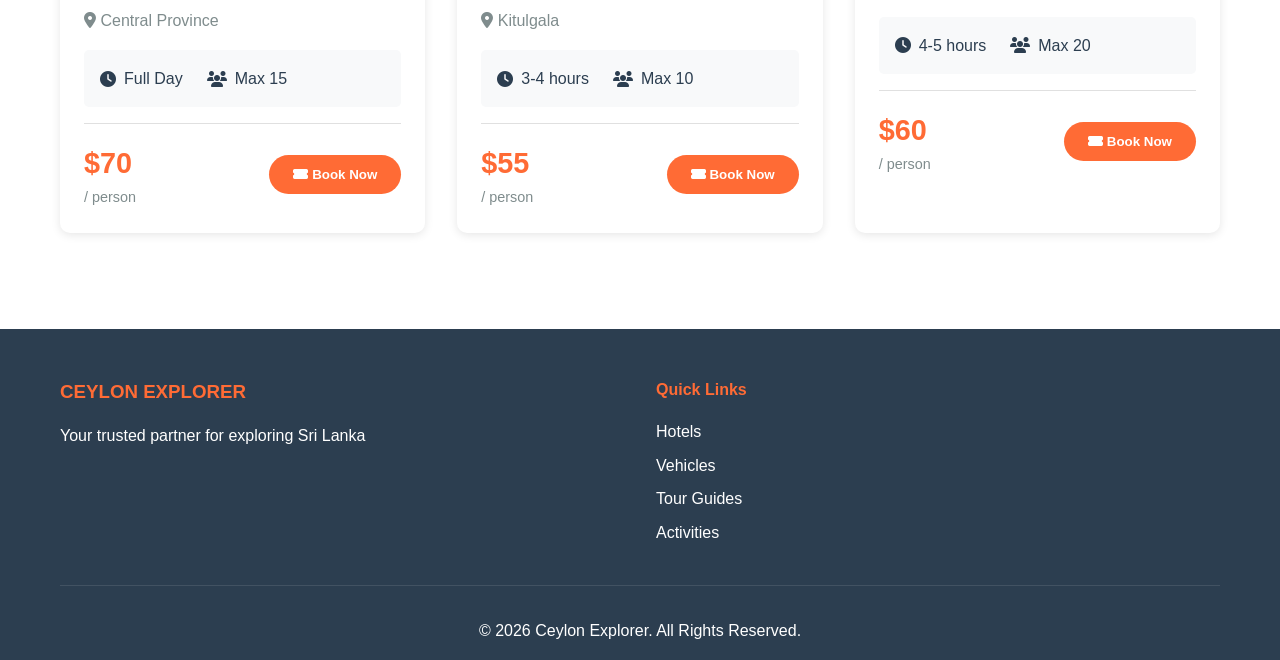
==== commit 74f2ac37: "The 4th update" ====
--- a/activity-complete.html
+++ b/activity-complete.html
@@ -1,1389 +1,1389 @@
-<!DOCTYPE html>
-<html lang="en">
-
-<head>
-    <meta charset="UTF-8">
-    <meta name="viewport" content="width=device-width, initial-scale=1.0">
-    <title>Activities - CEYLON EXPLORER</title>
-    <link rel="stylesheet" href="https://cdnjs.cloudflare.com/ajax/libs/font-awesome/6.4.0/css/all.min.css">
-
-    <style>
-        /* ===================== CSS STYLES ===================== */
-        * {
-            margin: 0;
-            padding: 0;
-            box-sizing: border-box;
-        }
-
-        :root {
-            --primary-color: #FF6B35;
-            --secondary-color: #004E89;
-            --accent-color: #1A936F;
-            --text-dark: #2C3E50;
-            --text-light: #7F8C8D;
-            --bg-light: #F8F9FA;
-            --white: #FFFFFF;
-            --success: #27AE60;
-            --warning: #F39C12;
-            --danger: #E74C3C;
-            --shadow: 0 2px 10px rgba(0, 0, 0, 0.1);
-            --shadow-lg: 0 5px 20px rgba(0, 0, 0, 0.15);
-        }
-
-        body {
-            font-family: 'Segoe UI', Tahoma, Geneva, Verdana, sans-serif;
-            line-height: 1.6;
-            color: var(--text-dark);
-        }
-
-        .container {
-            max-width: 1200px;
-            margin: 0 auto;
-            padding: 0 20px;
-        }
-
-        /* Navigation */
-        .navbar {
-            background: var(--white);
-            box-shadow: var(--shadow);
-            position: sticky;
-            top: 0;
-            z-index: 1000;
-        }
-
-        .nav-container {
-            max-width: 1200px;
-            margin: 0 auto;
-            padding: 1rem 2rem;
-            display: flex;
-            justify-content: space-between;
-            align-items: center;
-        }
-
-        .logo {
-            display: flex;
-            align-items: center;
-            font-size: 1.5rem;
-            font-weight: bold;
-            color: var(--primary-color);
-            text-decoration: none;
-        }
-
-        .logo i {
-            margin-right: 10px;
-        }
-
-        .nav-menu {
-            display: flex;
-            list-style: none;
-            gap: 2rem;
-        }
-
-        .nav-link {
-            text-decoration: none;
-            color: var(--text-dark);
-            font-weight: 500;
-            transition: color 0.3s;
-        }
-
-        .nav-link:hover,
-        .nav-link.active {
-            color: var(--primary-color);
-        }
-
-        /* Page Header */
-        .page-header {
-            background: linear-gradient(135deg, var(--secondary-color), var(--primary-color));
-            color: var(--white);
-            padding: 3rem 0;
-            text-align: center;
-        }
-
-        .page-header h1 {
-            font-size: 2.5rem;
-            margin-bottom: 0.5rem;
-        }
-
-        /* Categories Section */
-        .categories-section {
-            background: var(--bg-light);
-            padding: 3rem 0;
-        }
-
-        .categories-grid {
-            display: grid;
-            grid-template-columns: repeat(auto-fit, minmax(250px, 1fr));
-            gap: 2rem;
-        }
-
-        .category-card {
-            background: var(--white);
-            padding: 2rem;
-            border-radius: 10px;
-            text-align: center;
-            box-shadow: var(--shadow);
-            transition: transform 0.3s, box-shadow 0.3s;
-            cursor: pointer;
-        }
-
-        .category-card:hover {
-            transform: translateY(-5px);
-            box-shadow: var(--shadow-lg);
-        }
-
-        .category-card i {
-            font-size: 3rem;
-            color: var(--primary-color);
-            margin-bottom: 1rem;
-        }
-
-        .category-card h3 {
-            color: var(--secondary-color);
-            margin-bottom: 0.5rem;
-        }
-
-        .category-card.active {
-            background: var(--secondary-color);
-            color: var(--white);
-        }
-
-        .category-card.active i,
-        .category-card.active h3,
-        .category-card.active p {
-            color: var(--white);
-        }
-
-        /* Activities Section */
-        .activities-section {
-            padding: 3rem 0;
-        }
-
-        .results-header {
-            margin-bottom: 2rem;
-        }
-
-        .results-header h2 {
-            color: var(--secondary-color);
-            margin-bottom: 0.5rem;
-        }
-
-        .activities-grid {
-            display: grid;
-            grid-template-columns: repeat(auto-fill, minmax(350px, 1fr));
-            gap: 2rem;
-        }
-
-        .activity-card {
-            background: var(--white);
-            border-radius: 10px;
-            overflow: hidden;
-            box-shadow: var(--shadow);
-            transition: transform 0.3s, box-shadow 0.3s;
-            cursor: pointer;
-        }
-
-        .activity-card:hover {
-            transform: translateY(-5px);
-            box-shadow: var(--shadow-lg);
-        }
-
-        .activity-image {
-            height: 250px;
-            background-size: cover;
-            background-position: center;
-            position: relative;
-        }
-
-        .activity-badge {
-            position: absolute;
-            top: 1rem;
-            right: 1rem;
-            background: var(--accent-color);
-            color: var(--white);
-            padding: 0.5rem 1rem;
-            border-radius: 25px;
-            font-weight: bold;
-        }
-
-        .activity-content {
-            padding: 1.5rem;
-        }
-
-        .activity-content h3 {
-            font-size: 1.3rem;
-            margin-bottom: 0.5rem;
-            color: var(--secondary-color);
-        }
-
-        .activity-location {
-            color: var(--text-light);
-            margin-bottom: 1rem;
-        }
-
-        .activity-details {
-            display: flex;
-            gap: 1.5rem;
-            margin: 1rem 0;
-            padding: 1rem;
-            background: var(--bg-light);
-            border-radius: 5px;
-        }
-
-        .detail-item {
-            display: flex;
-            align-items: center;
-            gap: 0.5rem;
-        }
-
-        .activity-footer {
-            display: flex;
-            justify-content: space-between;
-            align-items: center;
-            padding-top: 1rem;
-            border-top: 1px solid #E0E0E0;
-        }
-
-        .activity-price {
-            display: flex;
-            flex-direction: column;
-        }
-
-        .price-value {
-            font-size: 1.8rem;
-            font-weight: bold;
-            color: var(--primary-color);
-        }
-
-        .price-unit {
-            font-size: 0.9rem;
-            color: var(--text-light);
-        }
-
-        .btn-book-activity {
-            padding: 0.75rem 1.5rem;
-            background: var(--primary-color);
-            color: var(--white);
-            border: none;
-            border-radius: 25px;
-            font-weight: bold;
-            cursor: pointer;
-            transition: background 0.3s;
-        }
-
-        .btn-book-activity:hover {
-            background: #E55A2A;
-        }
-
-        /* Modal */
-        .modal {
-            display: none;
-            position: fixed;
-            inset: 0;
-            background: rgba(0, 0, 0, 0.7);
-            z-index: 2000;
-            overflow-y: auto;
-            padding: 24px 16px 40px;
-        }
-
-        .modal.active {
-            display: block;
-        }
-
-        .modal-content {
-            background: var(--white);
-            border-radius: 10px;
-            max-width: 1200px;
-            width: 100%;
-            margin: 0 auto;
-            position: relative;
-            animation: slideDown 0.3s;
-        }
-
-        @keyframes slideDown {
-            from {
-                transform: translateY(-50px);
-                opacity: 0;
-            }
-
-            to {
-                transform: translateY(0);
-                opacity: 1;
-            }
-        }
-
-        .close {
-            position: absolute;
-            top: 1rem;
-            right: 1.5rem;
-            font-size: 2rem;
-            cursor: pointer;
-            color: var(--text-light);
-            z-index: 10;
-        }
-
-        .close:hover {
-            color: var(--text-dark);
-        }
-
-        .booking-container {
-            display: grid;
-            grid-template-columns: 1fr 1fr;
-            gap: 2rem;
-            padding: 3rem;
-        }
-
-        .booking-left {
-            border-right: 1px solid #E0E0E0;
-            padding-right: 2rem;
-        }
-
-        .booking-left h2 {
-            color: var(--secondary-color);
-            margin-bottom: 1rem;
-        }
-
-        .booking-left img {
-            width: 100%;
-            border-radius: 10px;
-            margin-bottom: 1.5rem;
-        }
-
-        .activity-info p {
-            margin-bottom: 0.75rem;
-            color: var(--text-dark);
-        }
-
-        .price-tag {
-            font-size: 1.5rem;
-            font-weight: bold;
-            color: var(--primary-color);
-            margin: 1rem 0;
-        }
-
-        .included-list {
-            background: var(--bg-light);
-            padding: 1rem;
-            border-radius: 5px;
-            margin: 1rem 0;
-        }
-
-        .included-list h4 {
-            margin-bottom: 0.5rem;
-            color: var(--secondary-color);
-        }
-
-        .included-item {
-            display: block;
-            padding: 0.5rem 0;
-            color: var(--text-dark);
-        }
-
-        .included-item i {
-            color: var(--success);
-            margin-right: 10px;
-        }
-
-        .booking-right h3 {
-            color: var(--secondary-color);
-            margin-bottom: 1.5rem;
-        }
-
-        .form-group {
-            margin-bottom: 1.5rem;
-        }
-
-        .form-group label {
-            display: block;
-            margin-bottom: 0.5rem;
-            font-weight: 500;
-            color: var(--text-dark);
-        }
-
-        .form-group input,
-        .form-group select,
-        .form-group textarea {
-            width: 100%;
-            padding: 0.75rem;
-            border: 2px solid #E0E0E0;
-            border-radius: 5px;
-            font-size: 1rem;
-        }
-
-        .form-group input:focus,
-        .form-group select:focus,
-        .form-group textarea:focus {
-            outline: none;
-            border-color: var(--primary-color);
-        }
-
-        .form-row {
-            display: grid;
-            grid-template-columns: 1fr 1fr;
-            gap: 1rem;
-        }
-
-        .price-summary {
-            background: var(--bg-light);
-            padding: 1.5rem;
-            border-radius: 10px;
-            margin: 1.5rem 0;
-        }
-
-        .price-summary h4 {
-            color: var(--secondary-color);
-            margin-bottom: 1rem;
-        }
-
-        .price-row {
-            display: flex;
-            justify-content: space-between;
-            margin-bottom: 0.75rem;
-            color: var(--text-dark);
-        }
-
-        .price-row.total {
-            border-top: 2px solid #D0D0D0;
-            padding-top: 0.75rem;
-            margin-top: 0.75rem;
-            font-size: 1.1rem;
-        }
-
-        .payment-title {
-            color: var(--secondary-color);
-            margin: 1.5rem 0 1rem;
-        }
-
-        .payment-methods {
-            margin-bottom: 1.5rem;
-        }
-
-        .payment-option {
-            display: block;
-            padding: 1rem;
-            margin-bottom: 0.75rem;
-            border: 2px solid #E0E0E0;
-            border-radius: 5px;
-            cursor: pointer;
-            transition: all 0.3s;
-        }
-
-        .payment-option:hover {
-            border-color: var(--primary-color);
-        }
-
-        .payment-option input[type="radio"] {
-            margin-right: 10px;
-        }
-
-        .btn-book {
-            width: 100%;
-            padding: 1rem;
-            background: var(--success);
-            color: var(--white);
-            border: none;
-            border-radius: 5px;
-            font-size: 1.1rem;
-            font-weight: bold;
-            cursor: pointer;
-            transition: background 0.3s;
-        }
-
-        .btn-book:hover {
-            background: #229954;
-        }
-
-        .btn-book:disabled {
-            background: #95A5A6;
-            cursor: not-allowed;
-        }
-
-        /* Footer */
-        .footer {
-            background: var(--text-dark);
-            color: var(--white);
-            padding: 3rem 0 1rem;
-            margin-top: 3rem;
-        }
-
-        .footer-content {
-            display: grid;
-            grid-template-columns: repeat(auto-fit, minmax(250px, 1fr));
-            gap: 2rem;
-            margin-bottom: 2rem;
-        }
-
-        .footer-section h3,
-        .footer-section h4 {
-            margin-bottom: 1rem;
-            color: var(--primary-color);
-        }
-
-        .footer-section ul {
-            list-style: none;
-        }
-
-        .footer-section ul li {
-            margin-bottom: 0.5rem;
-        }
-
-        .footer-section a {
-            color: var(--white);
-            text-decoration: none;
-        }
-
-        .footer-section a:hover {
-            color: var(--primary-color);
-        }
-
-        .footer-bottom {
-            text-align: center;
-            padding-top: 2rem;
-            border-top: 1px solid rgba(255, 255, 255, 0.1);
-        }
-
-        .no-results {
-            text-align: center;
-            padding: 3rem;
-            color: var(--text-light);
-            font-size: 1.2rem;
-        }
-
-        /* Weather Calendar */
-        .weather-calendar-section {
-            background: #fff;
-            padding: 4rem 0;
-            border-bottom: 1px solid #eee;
-        }
-
-        .calendar-header {
-            text-align: center;
-            margin-bottom: 3rem;
-        }
-
-        .calendar-header h2 {
-            color: var(--secondary-color);
-            font-size: 2rem;
-            margin-bottom: 0.5rem;
-        }
-
-        .calendar-grid {
-            display: grid;
-            grid-template-columns: repeat(auto-fit, minmax(180px, 1fr));
-            gap: 1.5rem;
-        }
-
-        .month-card {
-            background: var(--bg-light);
-            border-radius: 12px;
-            padding: 1.5rem;
-            border: 1px solid #eee;
-            transition: all 0.3s ease;
-            position: relative;
-            overflow: hidden;
-        }
-
-        .month-card:hover {
-            transform: translateY(-5px);
-            border-color: var(--primary-color);
-            box-shadow: var(--shadow);
-        }
-
-        .month-card.is-current {
-            border: 2px solid var(--primary-color);
-            background: #fff;
-        }
-
-        .current-label {
-            position: absolute;
-            top: 0;
-            right: 0;
-            background: var(--primary-color);
-            color: white;
-            font-size: 0.7rem;
-            padding: 2px 8px;
-            border-bottom-left-radius: 8px;
-            font-weight: bold;
-        }
-
-        .month-name {
-            font-weight: 800;
-            font-size: 1.2rem;
-            color: var(--secondary-color);
-            margin-bottom: 1rem;
-            display: block;
-        }
-
-        .coast-weather {
-            display: flex;
-            flex-direction: column;
-            gap: 0.8rem;
-            margin-bottom: 1.2rem;
-        }
-
-        .coast-item {
-            display: flex;
-            justify-content: space-between;
-            align-items: center;
-            font-size: 0.85rem;
-        }
-
-        .coast-label {
-            color: var(--text-light);
-            font-weight: 500;
-        }
-
-        .weather-status {
-            font-size: 1.1rem;
-        }
-
-        .best-activity {
-            border-top: 1px dashed #ccc;
-            padding-top: 0.8rem;
-            font-size: 0.85rem;
-        }
-
-        .best-activity span {
-            display: block;
-            color: var(--primary-color);
-            font-weight: 700;
-            margin-bottom: 3px;
-        }
-
-        .best-activity p {
-            color: var(--text-dark);
-            line-height: 1.3;
-        }
-
-        .weather-legend {
-            display: flex;
-            justify-content: center;
-            gap: 2rem;
-            margin-top: 3rem;
-            font-size: 0.9rem;
-            color: var(--text-light);
-        }
-
-        .legend-item {
-            display: flex;
-            align-items: center;
-            gap: 8px;
-        }
-
-        /* Responsive */
-        @media (max-width: 768px) {
-            .booking-container {
-                grid-template-columns: 1fr;
-            }
-
-            .booking-left {
-                border-right: none;
-                border-bottom: 1px solid #E0E0E0;
-                padding-right: 0;
-                padding-bottom: 2rem;
-            }
-
-            .activities-grid {
-                grid-template-columns: 1fr;
-            }
-
-            .nav-menu {
-                flex-direction: column;
-                gap: 1rem;
-            }
-
-            .categories-grid {
-                grid-template-columns: 1fr;
-            }
-        }
-    </style>
-</head>
-
-<body>
-    <!-- Navigation -->
-    <nav class="navbar">
-        <div class="nav-container">
-            <a href="index.html" class="logo">
-                <i class="fas fa-umbrella-beach"></i>
-                <span>CEYLON EXPLORER</span>
-            </a>
-            <ul class="nav-menu">
-                <li><a href="index.html" class="nav-link">Home</a></li>
-                <li><a href="hotel-complete.html" class="nav-link">Hotels</a></li>
-                <li><a href="vehicle-complete.html" class="nav-link">Vehicles</a></li>
-                <li><a href="tourguide-complete.html" class="nav-link">Tour Guides</a></li>
-                <li><a href="activity-complete.html" class="nav-link">Activities</a></li>
-                <li><a href="touristlocation-complete.html" class="nav-link">Locations</a></li>
-                <li><a href="itinerary.html" class="nav-link">Itinerary</a></li>
-                <li><a href="culture.html" class="nav-link">Culture&Calender</a></li>
-                <li><a href="emergency-healthcare.html" class="nav-link">Emergency</a></li>
-            </ul>
-        </div>
-    </nav>
-
-    <!-- Page Header -->
-    <section class="page-header">
-        <div class="container">
-            <h1><i class="fas fa-hiking"></i> Popular Activities</h1>
-            <p>Experience the best adventures and activities in Sri Lanka</p>
-        </div>
-    </section>
-
-    <!-- Categories -->
-    <section class="categories-section">
-        <div class="container">
-            <h2 style="text-align: center; margin-bottom: 2rem; color: var(--secondary-color);">Activity Categories</h2>
-            <div class="categories-grid">
-                <div class="category-card active" data-category="all" onclick="filterByCategory('all', this)">
-                    <i class="fas fa-th"></i>
-                    <h3>All Activities</h3>
-                    <p>Browse everything</p>
-                </div>
-                <div class="category-card" data-category="SAFARI" onclick="filterByCategory('SAFARI', this)">
-                    <i class="fas fa-paw"></i>
-                    <h3>Wildlife Safari</h3>
-                    <p>Explore national parks</p>
-                </div>
-                <div class="category-card" data-category="WATER_SPORTS"
-                    onclick="filterByCategory('WATER_SPORTS', this)">
-                    <i class="fas fa-swimmer"></i>
-                    <h3>Water Sports</h3>
-                    <p>Diving, surfing & more</p>
-                </div>
-                <div class="category-card" data-category="HIKING" onclick="filterByCategory('HIKING', this)">
-                    <i class="fas fa-mountain"></i>
-                    <h3>Hiking & Trekking</h3>
-                    <p>Mountain adventures</p>
-                </div>
-                <div class="category-card" data-category="CULTURAL" onclick="filterByCategory('CULTURAL', this)">
-                    <i class="fas fa-landmark"></i>
-                    <h3>Cultural Tours</h3>
-                    <p>Heritage & temples</p>
-                </div>
-                <div class="category-card" data-category="ADVENTURE" onclick="filterByCategory('ADVENTURE', this)">
-                    <i class="fas fa-parachute-box"></i>
-                    <h3>Adventure Sports</h3>
-                    <p>Thrilling experiences</p>
-                </div>
-            </div>
-        </div>
-    </section>
-
-    <!-- Weather Calendar Section -->
-    <section class="weather-calendar-section">
-        <div class="container">
-            <div class="calendar-header">
-                <h2><i class="fas fa-calendar-alt"></i> Weather & Activity Planner</h2>
-                <p>Find the perfect month for your Sri Lankan adventure based on monsoon cycles.</p>
-            </div>
-
-            <div class="calendar-grid" id="weatherCalendarGrid">
-                <!-- Calendar months will be generated here -->
-            </div>
-
-            <div class="weather-legend">
-                <div class="legend-item"><span class="weather-status">🥹</span> Best Weather (Dry)</div>
-                <div class="legend-item"><span class="weather-status">⛅</span> Mixed Weather</div>
-                <div class="legend-item"><span class="weather-status">🌧️</span> Monsoon (Rain)</div>
-            </div>
-        </div>
-    </section>
-
-    <!-- Activities Grid -->
-    <section class="activities-section">
-        <div class="container">
-            <div class="results-header">
-                <h2>Available Activities</h2>
-                <p id="resultsCount">Loading activities...</p>
-            </div>
-            <div class="activities-grid" id="activitiesGrid">
-                <!-- Activities will be loaded dynamically -->
-            </div>
-        </div>
-    </section>
-
-    <!-- Booking Modal -->
-    <div id="bookingModal" class="modal">
-        <div class="modal-content">
-            <span class="close" onclick="closeModal()">&times;</span>
-            <div class="booking-container">
-                <!-- Activity Details -->
-                <div class="booking-left">
-                    <h2 id="modalActivityName">Activity Name</h2>
-                    <img id="modalActivityImage" src="" alt="Activity">
-                    <div class="activity-info">
-                        <p><i class="fas fa-map-marker-alt"></i> Location: <span id="modalLocation"></span></p>
-                        <p><i class="fas fa-clock"></i> Duration: <span id="modalDuration"></span></p>
-                        <p><i class="fas fa-users"></i> Max Participants: <span id="modalMaxParticipants"></span></p>
-                        <p class="price-tag">$<span id="modalPrice"></span> / person</p>
-                    </div>
-                    <div class="included-list" id="modalIncluded">
-                        <!-- Included items will be loaded -->
-                    </div>
-                    <div style="margin-top: 1.5rem; line-height: 1.6; color: var(--text-dark);" id="modalDescription">
-                    </div>
-                </div>
-
-                <!-- Booking Form -->
-                <div class="booking-right">
-                    <h3>Book Activity</h3>
-                    <form id="activityBookingForm" onsubmit="handleBooking(event)">
-                        <input type="hidden" id="selectedActivityId">
-
-                        <div class="form-group">
-                            <label>Activity Date</label>
-                            <input type="date" id="bookingDate" required>
-                        </div>
-
-                        <div class="form-group">
-                            <label>Number of Participants</label>
-                            <input type="number" id="numberOfParticipants" min="1" value="2" required
-                                onchange="calculatePrice()">
-                        </div>
-
-                        <div class="form-group">
-                            <label>Pickup Location</label>
-                            <input type="text" id="pickupLocation" placeholder="Hotel name or address" required>
-                        </div>
-
-                        <div class="form-group">
-                            <label>Special Requirements (Optional)</label>
-                            <textarea id="specialRequirements" rows="3"
-                                placeholder="Dietary restrictions, medical conditions, special requests..."></textarea>
-                        </div>
-
-                        <div class="price-summary">
-                            <h4>Booking Summary</h4>
-                            <div class="price-row">
-                                <span>Price per person:</span>
-                                <span>$<span id="summaryPricePerPerson">0</span></span>
-                            </div>
-                            <div class="price-row">
-                                <span>Number of participants:</span>
-                                <span id="summaryParticipants">0</span>
-                            </div>
-                            <div class="price-row">
-                                <span>Service charge (10%):</span>
-                                <span>$<span id="summaryServiceCharge">0</span></span>
-                            </div>
-                            <div class="price-row total">
-                                <span><strong>Total Amount:</strong></span>
-                                <span><strong>$<span id="summaryTotal">0</span></strong></span>
-                            </div>
-                        </div>
-
-                        <h4 class="payment-title"><i class="fas fa-credit-card"></i> Payment Method</h4>
-
-                        <div class="payment-methods">
-                            <label class="payment-option">
-                                <input type="radio" name="paymentMethod" value="card" checked
-                                    onchange="togglePaymentSection()">
-                                <span><i class="fas fa-credit-card"></i> Credit/Debit Card</span>
-                            </label>
-                            <label class="payment-option">
-                                <input type="radio" name="paymentMethod" value="paypal"
-                                    onchange="togglePaymentSection()">
-                                <span><i class="fab fa-paypal"></i> PayPal</span>
-                            </label>
-                        </div>
-
-                        <div id="cardPaymentSection">
-                            <div class="form-group">
-                                <label>Card Number</label>
-                                <input type="text" id="cardNumber" placeholder="1234 5678 9012 3456" maxlength="19"
-                                    oninput="formatCardNumber(this)">
-                            </div>
-                            <div class="form-row">
-                                <div class="form-group">
-                                    <label>Expiry Date</label>
-                                    <input type="text" id="cardExpiry" placeholder="MM/YY" maxlength="5"
-                                        oninput="formatExpiry(this)">
-                                </div>
-                                <div class="form-group">
-                                    <label>CVV</label>
-                                    <input type="text" id="cardCVV" placeholder="123" maxlength="3">
-                                </div>
-                            </div>
-                            <div class="form-group">
-                                <label>Cardholder Name</label>
-                                <input type="text" id="cardName" placeholder="Name on card">
-                            </div>
-                        </div>
-
-                        <button type="submit" class="btn-book">
-                            <i class="fas fa-lock"></i> Confirm & Pay $<span id="finalTotal">0</span>
-                        </button>
-                    </form>
-                </div>
-            </div>
-        </div>
-    </div>
-
-    <!-- Footer -->
-    <footer class="footer">
-        <div class="container">
-            <div class="footer-content">
-                <div class="footer-section">
-                    <h3>CEYLON EXPLORER</h3>
-                    <p>Your trusted partner for exploring Sri Lanka</p>
-                </div>
-                <div class="footer-section">
-                    <h4>Quick Links</h4>
-                    <ul>
-                        <li><a href="hotel-complete.html">Hotels</a></li>
-                        <li><a href="vehicle-complete.html">Vehicles</a></li>
-                        <li><a href="tourguide-complete.html">Tour Guides</a></li>
-                        <li><a href="activity-complete.html">Activities</a></li>
-                    </ul>
-                </div>
-            </div>
-            <div class="footer-bottom">
-                <p>&copy; 2026 Ceylon Explorer. All Rights Reserved.</p>
-            </div>
-        </div>
-    </footer>
-
-    <script>
-        /* ===================== JAVASCRIPT CODE ===================== */
-
-        const API_BASE_URL = 'http://localhost:8080/api';
-        let currentCategory = 'all';
-
-        const WEATHER_DATA = [
-            { month: "January", west: "☀️", east: "🌧️", activity: "Whale Watching", desc: "Prime time for Mirissa whales and South Coast beaches." },
-            { month: "February", west: "☀️", east: "🌧️", activity: "Adam's Peak", desc: "Best conditions for the sacred mountain pilgrimage." },
-            { month: "March", west: "☀️", east: "⛅", activity: "Wildlife Safari", desc: "Excellent leopard sightings in Yala and Wilpattu." },
-            { month: "April", west: "☀️", east: "☀️", activity: "New Year Festival", desc: "Warmest month, great for cultural celebrations island-wide." },
-            { month: "May", west: "🌧️", east: "☀️", activity: "East Coast Diving", desc: "Crystal clear waters begin in Trincomalee." },
-            { month: "June", west: "🌧️", east: "☀️", activity: "Arugam Bay Surf", desc: "World-class surfing waves hit the East Coast." },
-            { month: "July", west: "🌧️", east: "☀️", activity: "Esala Perahera", desc: "Grand cultural processions in Kandy." },
-            { month: "August", west: "🌧️", east: "☀️", activity: "Cultural Triangle", desc: "Dry and sunny in Sigiriya and Anuradhapura." },
-            { month: "September", west: "🌧️", east: "☀️", activity: "The Gathering", desc: "Witness hundreds of elephants in Minneriya." },
-            { month: "October", west: "🌧️", icon: "🌧️", east: "🌧️", activity: "Museum Tours", desc: "Rainy month; perfect for exploring Colombo's indoor charm." },
-            { month: "November", west: "⛅", east: "🌧️", activity: "Tea Country", desc: "Lush green tea plantations after the rains." },
-            { month: "December", west: "☀️", east: "🌧️", activity: "Peak Season", desc: "Beach parties and festive vibes in the South." }
-        ];
-
-        document.addEventListener('DOMContentLoaded', function () {
-            renderWeatherCalendar();
-            loadActivities();
-            setupDateLimits();
-        });
-
-        function renderWeatherCalendar() {
-            const grid = document.getElementById('weatherCalendarGrid');
-            const currentMonthIdx = new Date().getMonth();
-
-            grid.innerHTML = WEATHER_DATA.map((data, index) => {
-                const isCurrent = index === currentMonthIdx;
-                return `
-                <div class="month-card ${isCurrent ? 'is-current' : ''}">
-                    ${isCurrent ? '<span class="current-label">CURRENT</span>' : ''}
-                    <span class="month-name">${data.month}</span>
-                    <div class="coast-weather">
-                        <div class="coast-item">
-                            <span class="coast-label">West & South</span>
-                            <span class="weather-status">${data.west}</span>
-                        </div>
-                        <div class="coast-item">
-                            <span class="coast-label">East & North</span>
-                            <span class="weather-status">${data.east}</span>
-                        </div>
-                    </div>
-                    <div class="best-activity">
-                        <span>TOP PICK:</span>
-                        <p><strong>${data.activity}</strong></p>
-                        <p style="font-size: 0.75rem; margin-top: 5px;">${data.desc}</p>
-                    </div>
-                </div>
-            `;
-            }).join('');
-        }
-
-        function setupDateLimits() {
-            const today = new Date().toISOString().split('T')[0];
-            document.getElementById('bookingDate').setAttribute('min', today);
-        }
-
-        function formatCardNumber(input) {
-            let value = input.value.replace(/\s/g, '');
-            let formattedValue = value.match(/.{1,4}/g)?.join(' ') || value;
-            input.value = formattedValue;
-        }
-
-        function formatExpiry(input) {
-            let value = input.value.replace(/\D/g, '');
-            if (value.length >= 2) {
-                value = value.slice(0, 2) + '/' + value.slice(2, 4);
-            }
-            input.value = value;
-        }
-
-        function togglePaymentSection() {
-            const paymentMethod = document.querySelector('input[name="paymentMethod"]:checked').value;
-            const cardSection = document.getElementById('cardPaymentSection');
-            cardSection.style.display = paymentMethod === 'card' ? 'block' : 'none';
-        }
-
-        function filterByCategory(category, element) {
-            currentCategory = category;
-
-            // Update active category
-            document.querySelectorAll('.category-card').forEach(card => card.classList.remove('active'));
-            element.classList.add('active');
-
-            loadActivities(category);
-        }
-
-        function loadActivities(category = 'all') {
-            let url = `${API_BASE_URL}/activities`;
-
-            if (category !== 'all') {
-                url += `?type=${category}`;
-            }
-
-            fetch(url)
-                .then(response => response.json())
-                .then(activities => {
-                    displayActivities(activities);
-                })
-                .catch(error => {
-                    console.error('Error loading activities:', error);
-                    displaySampleActivities(category);
-                });
-        }
-
-        function displayActivities(activities) {
-            const grid = document.getElementById('activitiesGrid');
-            const resultsCount = document.getElementById('resultsCount');
-
-            resultsCount.textContent = `${activities.length} activities found`;
-            grid.innerHTML = '';
-
-            if (activities.length === 0) {
-                grid.innerHTML = '<p class="no-results">No activities found.</p>';
-                return;
-            }
-
-            activities.forEach(activity => {
-                const card = createActivityCard(activity);
-                grid.appendChild(card);
-            });
-        }
-
-        function createActivityCard(activity) {
-            const card = document.createElement('div');
-            card.className = 'activity-card';
-            card.onclick = function () { openBookingModal(activity); };
-
-            card.innerHTML = `
-                <div class="activity-image" style="background-image: url('${activity.imageUrl || 'https://images.unsplash.com/photo-1501594907352-04cda38ebc29?w=400'}')">
-                    <span class="activity-badge">${formatCategory(activity.type)}</span>
-                </div>
-                <div class="activity-content">
-                    <h3>${activity.name}</h3>
-                    <p class="activity-location"><i class="fas fa-map-marker-alt"></i> ${activity.location}</p>
-                    <div class="activity-details">
-                        <div class="detail-item">
-                            <i class="fas fa-clock"></i>
-                            <span>${activity.duration}</span>
-                        </div>
-                        <div class="detail-item">
-                            <i class="fas fa-users"></i>
-                            <span>Max ${activity.maxParticipants}</span>
-                        </div>
-                    </div>
-                    <div class="activity-footer">
-                        <div class="activity-price">
-                            <span class="price-value">$${activity.pricePerPerson}</span>
-                            <span class="price-unit">/ person</span>
-                        </div>
-                        <button class="btn-book-activity" onclick="event.stopPropagation(); openBookingModal(${JSON.stringify(activity).replace(/"/g, '&quot;')})">
-                            <i class="fas fa-ticket-alt"></i> Book Now
-                        </button>
-                    </div>
-                </div>
-            `;
-            return card;
-        }
-
-        function formatCategory(type) {
-            return type.replace(/_/g, ' ');
-        }
-
-        function openBookingModal(activity) {
-            const modal = document.getElementById('bookingModal');
-
-            document.getElementById('selectedActivityId').value = activity.id;
-            document.getElementById('modalActivityName').textContent = activity.name;
-            document.getElementById('modalActivityImage').src = activity.imageUrl || 'https://images.unsplash.com/photo-1501594907352-04cda38ebc29?w=600';
-            document.getElementById('modalLocation').textContent = activity.location;
-            document.getElementById('modalDuration').textContent = activity.duration;
-            document.getElementById('modalMaxParticipants').textContent = activity.maxParticipants;
-            document.getElementById('numberOfParticipants').setAttribute('max', activity.maxParticipants);
-            document.getElementById('modalPrice').textContent = activity.pricePerPerson;
-            document.getElementById('modalDescription').textContent = activity.description || 'Join us for an unforgettable experience exploring the beauty and adventure of Sri Lanka.';
-
-            // Set included items
-            const includedDiv = document.getElementById('modalIncluded');
-            if (activity.included) {
-                includedDiv.innerHTML = '<h4>What\'s Included</h4>' +
-                    activity.included.split(',').map(item => `<span class="included-item"><i class="fas fa-check-circle"></i> ${item.trim()}</span>`).join('');
-            } else {
-                includedDiv.innerHTML = '<h4>What\'s Included</h4><span class="included-item"><i class="fas fa-check-circle"></i> Professional Guide</span><span class="included-item"><i class="fas fa-check-circle"></i> Equipment</span><span class="included-item"><i class="fas fa-check-circle"></i> Transportation</span>';
-            }
-
-            document.getElementById('summaryPricePerPerson').textContent = activity.pricePerPerson;
-
-            calculatePrice();
-            modal.scrollTop = 0;
-            modal.classList.add('active');
-        }
-
-        function closeModal() {
-            document.getElementById('bookingModal').classList.remove('active');
-        }
-
-        function calculatePrice() {
-            const pricePerPerson = parseFloat(document.getElementById('modalPrice').textContent);
-            const participants = parseInt(document.getElementById('numberOfParticipants').value);
-
-            const subtotal = pricePerPerson * participants;
-            const serviceCharge = subtotal * 0.10;
-            const total = subtotal + serviceCharge;
-
-            document.getElementById('summaryParticipants').textContent = participants;
-            document.getElementById('summaryServiceCharge').textContent = serviceCharge.toFixed(2);
-            document.getElementById('summaryTotal').textContent = total.toFixed(2);
-            document.getElementById('finalTotal').textContent = total.toFixed(2);
-        }
-
-        function handleBooking(event) {
-            event.preventDefault();
-
-            const activityId = document.getElementById('selectedActivityId').value;
-            const bookingDate = document.getElementById('bookingDate').value;
-            const participants = parseInt(document.getElementById('numberOfParticipants').value);
-            const maxParticipants = parseInt(document.getElementById('numberOfParticipants').getAttribute('max'));
-            const pickupLocation = document.getElementById('pickupLocation').value.trim();
-            const paymentMethod = document.querySelector('input[name="paymentMethod"]:checked').value;
-
-            // Basic Validations
-            if (!bookingDate) {
-                showToast('Please select a date for the activity.', 'error');
-                return;
-            }
-
-            const selectedDate = new Date(bookingDate);
-            const today = new Date();
-            today.setHours(0, 0, 0, 0);
-            if (selectedDate < today) {
-                showToast('Activity date cannot be in the past.', 'error');
-                return;
-            }
-
-            if (isNaN(participants) || participants < 1) {
-                showToast('Please enter a valid number of participants (min 1).', 'error');
-                return;
-            }
-
-            if (participants > maxParticipants) {
-                showToast(`This activity only allows up to ${maxParticipants} participants.`, 'error');
-                return;
-            }
-
-            if (!pickupLocation) {
-                showToast('Please provide a pickup location.', 'error');
-                return;
-            }
-
-            if (paymentMethod === 'card') {
-                const cardNumber = document.getElementById('cardNumber').value.replace(/\s/g, '');
-                const cardExpiry = document.getElementById('cardExpiry').value;
-                const cardCVV = document.getElementById('cardCVV').value;
-                const cardName = document.getElementById('cardName').value.trim();
-
-                if (!/^\d{13,19}$/.test(cardNumber)) {
-                    showToast('Please enter a valid 13-19 digit card number.', 'error');
-                    return;
-                }
-                if (!/^\d{2}\/\d{2}$/.test(cardExpiry)) {
-                    showToast('Please enter expiry date in MM/YY format.', 'error');
-                    return;
-                }
-                
-                const [month, year] = cardExpiry.split('/').map(Number);
-                const expiryDate = new Date(2000 + year, month - 1);
-                const now = new Date();
-                if (month < 1 || month > 12 || expiryDate < new Date(now.getFullYear(), now.getMonth())) {
-                    showToast('Card has expired or invalid expiry date.', 'error');
-                    return;
-                }
-
-                if (!/^\d{3,4}$/.test(cardCVV)) {
-                    showToast('Please enter a valid 3 or 4 digit CVV.', 'error');
-                    return;
-                }
-                if (!cardName) {
-                    showToast('Please enter the cardholder name.', 'error');
-                    return;
-                }
-            }
-
-            const currentUser = JSON.parse(localStorage.getItem('ceylon_current_user') || '{}');
-            const bookingData = {
-                activityId: parseInt(document.getElementById('selectedActivityId').value) || null,
-                touristName: currentUser.name || 'Guest',
-                date: document.getElementById('bookingDate').value,
-                numberOfParticipants: parseInt(document.getElementById('numberOfParticipants').value) || 1,
-                pickupLocation: document.getElementById('pickupLocation').value,
-                specialRequirements: document.getElementById('specialRequirements').value,
-                totalPrice: parseFloat(document.getElementById('summaryTotal').textContent) || 0,
-                paymentMethod: paymentMethod,
-                bookingType: 'ACTIVITY'
-            };
-
-            const submitBtn = event.target.querySelector('button[type="submit"]');
-            const originalText = submitBtn.innerHTML;
-            submitBtn.innerHTML = '<i class="fas fa-spinner fa-spin"></i> Processing...';
-            submitBtn.disabled = true;
-
-            fetch(`${API_BASE_URL}/bookings`, {
-                method: 'POST',
-                headers: { 'Content-Type': 'application/json' },
-                body: JSON.stringify(bookingData)
-            })
-                .then(async res => {
-                    const data = await res.json();
-                    if (!res.ok) throw new Error(data.error || 'Booking failed');
-                    return data;
-                })
-                .then(data => {
-                    submitBtn.innerHTML = originalText;
-                    submitBtn.disabled = false;
-                    closeModal();
-                    showToast('🎉 Activity booked! Booking ID: ' + data.id, 'success');
-                    setTimeout(() => { window.location.href = 'user-dashboard.html'; }, 1800);
-                })
-                .catch(err => {
-                    console.error('Booking Error:', err);
-                    submitBtn.innerHTML = originalText;
-                    submitBtn.disabled = false;
-                    if (err.message && err.message.includes('fetch')) {
-                        showToast('Booking submitted! (Demo mode)', 'info');
-                        setTimeout(() => { closeModal(); window.location.href = 'user-dashboard.html'; }, 1800);
-                    } else {
-                        showToast(err.message || 'Booking failed. Please try again.', 'error');
-                    }
-                });
-        }
-
-        function displaySampleActivities(category = 'all') {
-            const sampleActivities = [
-                {
-                    id: 1,
-                    name: 'Yala National Park Safari',
-                    type: 'SAFARI',
-                    location: 'Yala, Southern Province',
-                    duration: '4-5 hours',
-                    maxParticipants: 6,
-                    pricePerPerson: 65,
-                    imageUrl: 'https://images.unsplash.com/photo-1516426122078-c23e76319801?w=400',
-                    included: 'Safari Jeep,Professional Guide,Park Entry Fees,Breakfast',
-                    description: 'Experience wildlife in one of Asia\'s premier national parks. Spot leopards, elephants, sloth bears, and more.'
-                },
-                {
-                    id: 2,
-                    name: 'Scuba Diving in Hikkaduwa',
-                    type: 'WATER_SPORTS',
-                    location: 'Hikkaduwa, Southern Coast',
-                    duration: '3 hours',
-                    maxParticipants: 8,
-                    pricePerPerson: 80,
-                    imageUrl: 'https://images.unsplash.com/photo-1544551763-46a013bb70d5?w=400',
-                    included: 'Equipment,Instructor,Boat Trip,Refreshments',
-                    description: 'Explore vibrant coral reefs and marine life in crystal clear waters.'
-                },
-                {
-                    id: 3,
-                    name: 'Adam\'s Peak Sunrise Trek',
-                    type: 'HIKING',
-                    location: 'Central Highlands',
-                    duration: '6-7 hours',
-                    maxParticipants: 12,
-                    pricePerPerson: 45,
-                    imageUrl: 'https://images.unsplash.com/photo-1551632811-561732d1e306?w=400',
-                    included: 'Guide,Flashlight,Light Breakfast,Certificate',
-                    description: 'Climb Sri Lanka\'s sacred mountain and witness a breathtaking sunrise from the summit.'
-                },
-                {
-                    id: 4,
-                    name: 'Sigiriya & Dambulla Cultural Tour',
-                    type: 'CULTURAL',
-                    location: 'Central Province',
-                    duration: 'Full Day',
-                    maxParticipants: 15,
-                    pricePerPerson: 70,
-                    imageUrl: 'https://images.unsplash.com/photo-1566073771259-6a8506099945?w=400',
-                    included: 'Transport,Guide,Entrance Fees,Lunch',
-                    description: 'Visit UNESCO World Heritage sites including the ancient rock fortress and cave temples.'
-                },
-                {
-                    id: 5,
-                    name: 'White Water Rafting - Kelani River',
-                    type: 'ADVENTURE',
-                    location: 'Kitulgala',
-                    duration: '3-4 hours',
-                    maxParticipants: 10,
-                    pricePerPerson: 55,
-                    imageUrl: 'https://images.unsplash.com/photo-1501594907352-04cda38ebc29?w=400',
-                    included: 'Safety Gear,Professional Guide,Transport,Lunch',
-                    description: 'Navigate exciting rapids through lush rainforest scenery on this thrilling adventure.'
-                },
-                {
-                    id: 6,
-                    name: 'Whale Watching in Mirissa',
-                    type: 'WATER_SPORTS',
-                    location: 'Mirissa, South Coast',
-                    duration: '4-5 hours',
-                    maxParticipants: 20,
-                    pricePerPerson: 60,
-                    imageUrl: 'https://images.unsplash.com/photo-1559827260-dc66d52bef19?w=400',
-                    included: 'Boat Trip,Guide,Breakfast,Life Jackets',
-                    description: 'Spot blue whales, dolphins, and other marine life in their natural habitat.'
-                }
-            ];
-
-            let filteredActivities = sampleActivities;
-            if (category !== 'all') {
-                filteredActivities = sampleActivities.filter(a => a.type === category);
-            }
-
-            displayActivities(filteredActivities);
-        }
-
-        window.onclick = function (event) {
-            const modal = document.getElementById('bookingModal');
-            if (event.target === modal) { closeModal(); }
-        }
-
-        function showToast(message, type = 'info') {
-            const existing = document.querySelector('.act-toast');
-            if (existing) existing.remove();
-            const colors = { success: '#27AE60', error: '#E74C3C', info: '#004E89' };
-            const icons = { success: 'fa-check-circle', error: 'fa-times-circle', info: 'fa-info-circle' };
-            const toast = document.createElement('div');
-            toast.className = 'act-toast';
-            toast.style.cssText = `position:fixed;bottom:24px;right:24px;z-index:99999;background:${colors[type] || colors.info};color:#fff;padding:14px 20px;border-radius:12px;box-shadow:0 8px 24px rgba(0,0,0,.2);display:flex;align-items:center;gap:10px;font-size:14px;font-weight:500;max-width:380px;min-width:260px;animation:slideInA .3s ease;`;
-            toast.innerHTML = `<i class="fas ${icons[type] || icons.info}" style="font-size:18px;flex-shrink:0"></i><span>${message}</span>`;
-            if (!document.querySelector('#toastKfA')) { const s = document.createElement('style'); s.id = 'toastKfA'; s.textContent = '@keyframes slideInA{from{transform:translateX(120%);opacity:0}to{transform:translateX(0);opacity:1}}'; document.head.appendChild(s); }
-            document.body.appendChild(toast);
-            setTimeout(() => { toast.style.animation = 'slideInA .3s ease reverse'; setTimeout(() => toast.remove(), 300); }, type === 'error' ? 4000 : 3000);
-        }
-    </script>
-
-    <script src="navbar-fix.js"></script>
-    <script src="ceylon-data.js"></script>
-    <script src="ceylon-loader.js"></script>
-</body>
-
+<!DOCTYPE html>
+<html lang="en">
+
+<head>
+    <meta charset="UTF-8">
+    <meta name="viewport" content="width=device-width, initial-scale=1.0">
+    <title>Activities - CEYLON EXPLORER</title>
+    <link rel="stylesheet" href="https://cdnjs.cloudflare.com/ajax/libs/font-awesome/6.4.0/css/all.min.css">
+
+    <style>
+        /* ===================== CSS STYLES ===================== */
+        * {
+            margin: 0;
+            padding: 0;
+            box-sizing: border-box;
+        }
+
+        :root {
+            --primary-color: #FF6B35;
+            --secondary-color: #004E89;
+            --accent-color: #1A936F;
+            --text-dark: #2C3E50;
+            --text-light: #7F8C8D;
+            --bg-light: #F8F9FA;
+            --white: #FFFFFF;
+            --success: #27AE60;
+            --warning: #F39C12;
+            --danger: #E74C3C;
+            --shadow: 0 2px 10px rgba(0, 0, 0, 0.1);
+            --shadow-lg: 0 5px 20px rgba(0, 0, 0, 0.15);
+        }
+
+        body {
+            font-family: 'Segoe UI', Tahoma, Geneva, Verdana, sans-serif;
+            line-height: 1.6;
+            color: var(--text-dark);
+        }
+
+        .container {
+            max-width: 1200px;
+            margin: 0 auto;
+            padding: 0 20px;
+        }
+
+        /* Navigation */
+        .navbar {
+            background: var(--white);
+            box-shadow: var(--shadow);
+            position: sticky;
+            top: 0;
+            z-index: 1000;
+        }
+
+        .nav-container {
+            max-width: 1200px;
+            margin: 0 auto;
+            padding: 1rem 2rem;
+            display: flex;
+            justify-content: space-between;
+            align-items: center;
+        }
+
+        .logo {
+            display: flex;
+            align-items: center;
+            font-size: 1.5rem;
+            font-weight: bold;
+            color: var(--primary-color);
+            text-decoration: none;
+        }
+
+        .logo i {
+            margin-right: 10px;
+        }
+
+        .nav-menu {
+            display: flex;
+            list-style: none;
+            gap: 2rem;
+        }
+
+        .nav-link {
+            text-decoration: none;
+            color: var(--text-dark);
+            font-weight: 500;
+            transition: color 0.3s;
+        }
+
+        .nav-link:hover,
+        .nav-link.active {
+            color: var(--primary-color);
+        }
+
+        /* Page Header */
+        .page-header {
+            background: linear-gradient(135deg, var(--secondary-color), var(--primary-color));
+            color: var(--white);
+            padding: 3rem 0;
+            text-align: center;
+        }
+
+        .page-header h1 {
+            font-size: 2.5rem;
+            margin-bottom: 0.5rem;
+        }
+
+        /* Categories Section */
+        .categories-section {
+            background: var(--bg-light);
+            padding: 3rem 0;
+        }
+
+        .categories-grid {
+            display: grid;
+            grid-template-columns: repeat(auto-fit, minmax(250px, 1fr));
+            gap: 2rem;
+        }
+
+        .category-card {
+            background: var(--white);
+            padding: 2rem;
+            border-radius: 10px;
+            text-align: center;
+            box-shadow: var(--shadow);
+            transition: transform 0.3s, box-shadow 0.3s;
+            cursor: pointer;
+        }
+
+        .category-card:hover {
+            transform: translateY(-5px);
+            box-shadow: var(--shadow-lg);
+        }
+
+        .category-card i {
+            font-size: 3rem;
+            color: var(--primary-color);
+            margin-bottom: 1rem;
+        }
+
+        .category-card h3 {
+            color: var(--secondary-color);
+            margin-bottom: 0.5rem;
+        }
+
+        .category-card.active {
+            background: var(--secondary-color);
+            color: var(--white);
+        }
+
+        .category-card.active i,
+        .category-card.active h3,
+        .category-card.active p {
+            color: var(--white);
+        }
+
+        /* Activities Section */
+        .activities-section {
+            padding: 3rem 0;
+        }
+
+        .results-header {
+            margin-bottom: 2rem;
+        }
+
+        .results-header h2 {
+            color: var(--secondary-color);
+            margin-bottom: 0.5rem;
+        }
+
+        .activities-grid {
+            display: grid;
+            grid-template-columns: repeat(auto-fill, minmax(350px, 1fr));
+            gap: 2rem;
+        }
+
+        .activity-card {
+            background: var(--white);
+            border-radius: 10px;
+            overflow: hidden;
+            box-shadow: var(--shadow);
+            transition: transform 0.3s, box-shadow 0.3s;
+            cursor: pointer;
+        }
+
+        .activity-card:hover {
+            transform: translateY(-5px);
+            box-shadow: var(--shadow-lg);
+        }
+
+        .activity-image {
+            height: 250px;
+            background-size: cover;
+            background-position: center;
+            position: relative;
+        }
+
+        .activity-badge {
+            position: absolute;
+            top: 1rem;
+            right: 1rem;
+            background: var(--accent-color);
+            color: var(--white);
+            padding: 0.5rem 1rem;
+            border-radius: 25px;
+            font-weight: bold;
+        }
+
+        .activity-content {
+            padding: 1.5rem;
+        }
+
+        .activity-content h3 {
+            font-size: 1.3rem;
+            margin-bottom: 0.5rem;
+            color: var(--secondary-color);
+        }
+
+        .activity-location {
+            color: var(--text-light);
+            margin-bottom: 1rem;
+        }
+
+        .activity-details {
+            display: flex;
+            gap: 1.5rem;
+            margin: 1rem 0;
+            padding: 1rem;
+            background: var(--bg-light);
+            border-radius: 5px;
+        }
+
+        .detail-item {
+            display: flex;
+            align-items: center;
+            gap: 0.5rem;
+        }
+
+        .activity-footer {
+            display: flex;
+            justify-content: space-between;
+            align-items: center;
+            padding-top: 1rem;
+            border-top: 1px solid #E0E0E0;
+        }
+
+        .activity-price {
+            display: flex;
+            flex-direction: column;
+        }
+
+        .price-value {
+            font-size: 1.8rem;
+            font-weight: bold;
+            color: var(--primary-color);
+        }
+
+        .price-unit {
+            font-size: 0.9rem;
+            color: var(--text-light);
+        }
+
+        .btn-book-activity {
+            padding: 0.75rem 1.5rem;
+            background: var(--primary-color);
+            color: var(--white);
+            border: none;
+            border-radius: 25px;
+            font-weight: bold;
+            cursor: pointer;
+            transition: background 0.3s;
+        }
+
+        .btn-book-activity:hover {
+            background: #E55A2A;
+        }
+
+        /* Modal */
+        .modal {
+            display: none;
+            position: fixed;
+            inset: 0;
+            background: rgba(0, 0, 0, 0.7);
+            z-index: 2000;
+            overflow-y: auto;
+            padding: 24px 16px 40px;
+        }
+
+        .modal.active {
+            display: block;
+        }
+
+        .modal-content {
+            background: var(--white);
+            border-radius: 10px;
+            max-width: 1200px;
+            width: 100%;
+            margin: 0 auto;
+            position: relative;
+            animation: slideDown 0.3s;
+        }
+
+        @keyframes slideDown {
+            from {
+                transform: translateY(-50px);
+                opacity: 0;
+            }
+
+            to {
+                transform: translateY(0);
+                opacity: 1;
+            }
+        }
+
+        .close {
+            position: absolute;
+            top: 1rem;
+            right: 1.5rem;
+            font-size: 2rem;
+            cursor: pointer;
+            color: var(--text-light);
+            z-index: 10;
+        }
+
+        .close:hover {
+            color: var(--text-dark);
+        }
+
+        .booking-container {
+            display: grid;
+            grid-template-columns: 1fr 1fr;
+            gap: 2rem;
+            padding: 3rem;
+        }
+
+        .booking-left {
+            border-right: 1px solid #E0E0E0;
+            padding-right: 2rem;
+        }
+
+        .booking-left h2 {
+            color: var(--secondary-color);
+            margin-bottom: 1rem;
+        }
+
+        .booking-left img {
+            width: 100%;
+            border-radius: 10px;
+            margin-bottom: 1.5rem;
+        }
+
+        .activity-info p {
+            margin-bottom: 0.75rem;
+            color: var(--text-dark);
+        }
+
+        .price-tag {
+            font-size: 1.5rem;
+            font-weight: bold;
+            color: var(--primary-color);
+            margin: 1rem 0;
+        }
+
+        .included-list {
+            background: var(--bg-light);
+            padding: 1rem;
+            border-radius: 5px;
+            margin: 1rem 0;
+        }
+
+        .included-list h4 {
+            margin-bottom: 0.5rem;
+            color: var(--secondary-color);
+        }
+
+        .included-item {
+            display: block;
+            padding: 0.5rem 0;
+            color: var(--text-dark);
+        }
+
+        .included-item i {
+            color: var(--success);
+            margin-right: 10px;
+        }
+
+        .booking-right h3 {
+            color: var(--secondary-color);
+            margin-bottom: 1.5rem;
+        }
+
+        .form-group {
+            margin-bottom: 1.5rem;
+        }
+
+        .form-group label {
+            display: block;
+            margin-bottom: 0.5rem;
+            font-weight: 500;
+            color: var(--text-dark);
+        }
+
+        .form-group input,
+        .form-group select,
+        .form-group textarea {
+            width: 100%;
+            padding: 0.75rem;
+            border: 2px solid #E0E0E0;
+            border-radius: 5px;
+            font-size: 1rem;
+        }
+
+        .form-group input:focus,
+        .form-group select:focus,
+        .form-group textarea:focus {
+            outline: none;
+            border-color: var(--primary-color);
+        }
+
+        .form-row {
+            display: grid;
+            grid-template-columns: 1fr 1fr;
+            gap: 1rem;
+        }
+
+        .price-summary {
+            background: var(--bg-light);
+            padding: 1.5rem;
+            border-radius: 10px;
+            margin: 1.5rem 0;
+        }
+
+        .price-summary h4 {
+            color: var(--secondary-color);
+            margin-bottom: 1rem;
+        }
+
+        .price-row {
+            display: flex;
+            justify-content: space-between;
+            margin-bottom: 0.75rem;
+            color: var(--text-dark);
+        }
+
+        .price-row.total {
+            border-top: 2px solid #D0D0D0;
+            padding-top: 0.75rem;
+            margin-top: 0.75rem;
+            font-size: 1.1rem;
+        }
+
+        .payment-title {
+            color: var(--secondary-color);
+            margin: 1.5rem 0 1rem;
+        }
+
+        .payment-methods {
+            margin-bottom: 1.5rem;
+        }
+
+        .payment-option {
+            display: block;
+            padding: 1rem;
+            margin-bottom: 0.75rem;
+            border: 2px solid #E0E0E0;
+            border-radius: 5px;
+            cursor: pointer;
+            transition: all 0.3s;
+        }
+
+        .payment-option:hover {
+            border-color: var(--primary-color);
+        }
+
+        .payment-option input[type="radio"] {
+            margin-right: 10px;
+        }
+
+        .btn-book {
+            width: 100%;
+            padding: 1rem;
+            background: var(--success);
+            color: var(--white);
+            border: none;
+            border-radius: 5px;
+            font-size: 1.1rem;
+            font-weight: bold;
+            cursor: pointer;
+            transition: background 0.3s;
+        }
+
+        .btn-book:hover {
+            background: #229954;
+        }
+
+        .btn-book:disabled {
+            background: #95A5A6;
+            cursor: not-allowed;
+        }
+
+        /* Footer */
+        .footer {
+            background: var(--text-dark);
+            color: var(--white);
+            padding: 3rem 0 1rem;
+            margin-top: 3rem;
+        }
+
+        .footer-content {
+            display: grid;
+            grid-template-columns: repeat(auto-fit, minmax(250px, 1fr));
+            gap: 2rem;
+            margin-bottom: 2rem;
+        }
+
+        .footer-section h3,
+        .footer-section h4 {
+            margin-bottom: 1rem;
+            color: var(--primary-color);
+        }
+
+        .footer-section ul {
+            list-style: none;
+        }
+
+        .footer-section ul li {
+            margin-bottom: 0.5rem;
+        }
+
+        .footer-section a {
+            color: var(--white);
+            text-decoration: none;
+        }
+
+        .footer-section a:hover {
+            color: var(--primary-color);
+        }
+
+        .footer-bottom {
+            text-align: center;
+            padding-top: 2rem;
+            border-top: 1px solid rgba(255, 255, 255, 0.1);
+        }
+
+        .no-results {
+            text-align: center;
+            padding: 3rem;
+            color: var(--text-light);
+            font-size: 1.2rem;
+        }
+
+        /* Weather Calendar */
+        .weather-calendar-section {
+            background: #fff;
+            padding: 4rem 0;
+            border-bottom: 1px solid #eee;
+        }
+
+        .calendar-header {
+            text-align: center;
+            margin-bottom: 3rem;
+        }
+
+        .calendar-header h2 {
+            color: var(--secondary-color);
+            font-size: 2rem;
+            margin-bottom: 0.5rem;
+        }
+
+        .calendar-grid {
+            display: grid;
+            grid-template-columns: repeat(auto-fit, minmax(180px, 1fr));
+            gap: 1.5rem;
+        }
+
+        .month-card {
+            background: var(--bg-light);
+            border-radius: 12px;
+            padding: 1.5rem;
+            border: 1px solid #eee;
+            transition: all 0.3s ease;
+            position: relative;
+            overflow: hidden;
+        }
+
+        .month-card:hover {
+            transform: translateY(-5px);
+            border-color: var(--primary-color);
+            box-shadow: var(--shadow);
+        }
+
+        .month-card.is-current {
+            border: 2px solid var(--primary-color);
+            background: #fff;
+        }
+
+        .current-label {
+            position: absolute;
+            top: 0;
+            right: 0;
+            background: var(--primary-color);
+            color: white;
+            font-size: 0.7rem;
+            padding: 2px 8px;
+            border-bottom-left-radius: 8px;
+            font-weight: bold;
+        }
+
+        .month-name {
+            font-weight: 800;
+            font-size: 1.2rem;
+            color: var(--secondary-color);
+            margin-bottom: 1rem;
+            display: block;
+        }
+
+        .coast-weather {
+            display: flex;
+            flex-direction: column;
+            gap: 0.8rem;
+            margin-bottom: 1.2rem;
+        }
+
+        .coast-item {
+            display: flex;
+            justify-content: space-between;
+            align-items: center;
+            font-size: 0.85rem;
+        }
+
+        .coast-label {
+            color: var(--text-light);
+            font-weight: 500;
+        }
+
+        .weather-status {
+            font-size: 1.1rem;
+        }
+
+        .best-activity {
+            border-top: 1px dashed #ccc;
+            padding-top: 0.8rem;
+            font-size: 0.85rem;
+        }
+
+        .best-activity span {
+            display: block;
+            color: var(--primary-color);
+            font-weight: 700;
+            margin-bottom: 3px;
+        }
+
+        .best-activity p {
+            color: var(--text-dark);
+            line-height: 1.3;
+        }
+
+        .weather-legend {
+            display: flex;
+            justify-content: center;
+            gap: 2rem;
+            margin-top: 3rem;
+            font-size: 0.9rem;
+            color: var(--text-light);
+        }
+
+        .legend-item {
+            display: flex;
+            align-items: center;
+            gap: 8px;
+        }
+
+        /* Responsive */
+        @media (max-width: 768px) {
+            .booking-container {
+                grid-template-columns: 1fr;
+            }
+
+            .booking-left {
+                border-right: none;
+                border-bottom: 1px solid #E0E0E0;
+                padding-right: 0;
+                padding-bottom: 2rem;
+            }
+
+            .activities-grid {
+                grid-template-columns: 1fr;
+            }
+
+            .nav-menu {
+                flex-direction: column;
+                gap: 1rem;
+            }
+
+            .categories-grid {
+                grid-template-columns: 1fr;
+            }
+        }
+    </style>
+</head>
+
+<body>
+    <!-- Navigation -->
+    <nav class="navbar">
+        <div class="nav-container">
+            <a href="index.html" class="logo">
+                <i class="fas fa-umbrella-beach"></i>
+                <span>CEYLON EXPLORER</span>
+            </a>
+            <ul class="nav-menu">
+                <li><a href="index.html" class="nav-link">Home</a></li>
+                <li><a href="hotel-complete.html" class="nav-link">Hotels</a></li>
+                <li><a href="vehicle-complete.html" class="nav-link">Vehicles</a></li>
+                <li><a href="tourguide-complete.html" class="nav-link">Tour Guides</a></li>
+                <li><a href="activity-complete.html" class="nav-link">Activities</a></li>
+                <li><a href="touristlocation-complete.html" class="nav-link">Locations</a></li>
+                <li><a href="itinerary.html" class="nav-link">Itinerary</a></li>
+                <li><a href="culture.html" class="nav-link">Culture&Calendar</a></li>
+                <li><a href="emergency-healthcare.html" class="nav-link">Emergency</a></li>
+            </ul>
+        </div>
+    </nav>
+
+    <!-- Page Header -->
+    <section class="page-header">
+        <div class="container">
+            <h1><i class="fas fa-hiking"></i> Popular Activities</h1>
+            <p>Experience the best adventures and activities in Sri Lanka</p>
+        </div>
+    </section>
+
+    <!-- Categories -->
+    <section class="categories-section">
+        <div class="container">
+            <h2 style="text-align: center; margin-bottom: 2rem; color: var(--secondary-color);">Activity Categories</h2>
+            <div class="categories-grid">
+                <div class="category-card active" data-category="all" onclick="filterByCategory('all', this)">
+                    <i class="fas fa-th"></i>
+                    <h3>All Activities</h3>
+                    <p>Browse everything</p>
+                </div>
+                <div class="category-card" data-category="SAFARI" onclick="filterByCategory('SAFARI', this)">
+                    <i class="fas fa-paw"></i>
+                    <h3>Wildlife Safari</h3>
+                    <p>Explore national parks</p>
+                </div>
+                <div class="category-card" data-category="WATER_SPORTS"
+                    onclick="filterByCategory('WATER_SPORTS', this)">
+                    <i class="fas fa-swimmer"></i>
+                    <h3>Water Sports</h3>
+                    <p>Diving, surfing & more</p>
+                </div>
+                <div class="category-card" data-category="HIKING" onclick="filterByCategory('HIKING', this)">
+                    <i class="fas fa-mountain"></i>
+                    <h3>Hiking & Trekking</h3>
+                    <p>Mountain adventures</p>
+                </div>
+                <div class="category-card" data-category="CULTURAL" onclick="filterByCategory('CULTURAL', this)">
+                    <i class="fas fa-landmark"></i>
+                    <h3>Cultural Tours</h3>
+                    <p>Heritage & temples</p>
+                </div>
+                <div class="category-card" data-category="ADVENTURE" onclick="filterByCategory('ADVENTURE', this)">
+                    <i class="fas fa-parachute-box"></i>
+                    <h3>Adventure Sports</h3>
+                    <p>Thrilling experiences</p>
+                </div>
+            </div>
+        </div>
+    </section>
+
+    <!-- Weather Calendar Section -->
+    <section class="weather-calendar-section">
+        <div class="container">
+            <div class="calendar-header">
+                <h2><i class="fas fa-calendar-alt"></i> Weather & Activity Planner</h2>
+                <p>Find the perfect month for your Sri Lankan adventure based on monsoon cycles.</p>
+            </div>
+
+            <div class="calendar-grid" id="weatherCalendarGrid">
+                <!-- Calendar months will be generated here -->
+            </div>
+
+            <div class="weather-legend">
+                <div class="legend-item"><span class="weather-status">🥹</span> Best Weather (Dry)</div>
+                <div class="legend-item"><span class="weather-status">⛅</span> Mixed Weather</div>
+                <div class="legend-item"><span class="weather-status">🌧️</span> Monsoon (Rain)</div>
+            </div>
+        </div>
+    </section>
+
+    <!-- Activities Grid -->
+    <section class="activities-section">
+        <div class="container">
+            <div class="results-header">
+                <h2>Available Activities</h2>
+                <p id="resultsCount">Loading activities...</p>
+            </div>
+            <div class="activities-grid" id="activitiesGrid">
+                <!-- Activities will be loaded dynamically -->
+            </div>
+        </div>
+    </section>
+
+    <!-- Booking Modal -->
+    <div id="bookingModal" class="modal">
+        <div class="modal-content">
+            <span class="close" onclick="closeModal()">&times;</span>
+            <div class="booking-container">
+                <!-- Activity Details -->
+                <div class="booking-left">
+                    <h2 id="modalActivityName">Activity Name</h2>
+                    <img id="modalActivityImage" src="" alt="Activity">
+                    <div class="activity-info">
+                        <p><i class="fas fa-map-marker-alt"></i> Location: <span id="modalLocation"></span></p>
+                        <p><i class="fas fa-clock"></i> Duration: <span id="modalDuration"></span></p>
+                        <p><i class="fas fa-users"></i> Max Participants: <span id="modalMaxParticipants"></span></p>
+                        <p class="price-tag">$<span id="modalPrice"></span> / person</p>
+                    </div>
+                    <div class="included-list" id="modalIncluded">
+                        <!-- Included items will be loaded -->
+                    </div>
+                    <div style="margin-top: 1.5rem; line-height: 1.6; color: var(--text-dark);" id="modalDescription">
+                    </div>
+                </div>
+
+                <!-- Booking Form -->
+                <div class="booking-right">
+                    <h3>Book Activity</h3>
+                    <form id="activityBookingForm" onsubmit="handleBooking(event)">
+                        <input type="hidden" id="selectedActivityId">
+
+                        <div class="form-group">
+                            <label>Activity Date</label>
+                            <input type="date" id="bookingDate" required>
+                        </div>
+
+                        <div class="form-group">
+                            <label>Number of Participants</label>
+                            <input type="number" id="numberOfParticipants" min="1" value="2" required
+                                onchange="calculatePrice()">
+                        </div>
+
+                        <div class="form-group">
+                            <label>Pickup Location</label>
+                            <input type="text" id="pickupLocation" placeholder="Hotel name or address" required>
+                        </div>
+
+                        <div class="form-group">
+                            <label>Special Requirements (Optional)</label>
+                            <textarea id="specialRequirements" rows="3"
+                                placeholder="Dietary restrictions, medical conditions, special requests..."></textarea>
+                        </div>
+
+                        <div class="price-summary">
+                            <h4>Booking Summary</h4>
+                            <div class="price-row">
+                                <span>Price per person:</span>
+                                <span>$<span id="summaryPricePerPerson">0</span></span>
+                            </div>
+                            <div class="price-row">
+                                <span>Number of participants:</span>
+                                <span id="summaryParticipants">0</span>
+                            </div>
+                            <div class="price-row">
+                                <span>Service charge (10%):</span>
+                                <span>$<span id="summaryServiceCharge">0</span></span>
+                            </div>
+                            <div class="price-row total">
+                                <span><strong>Total Amount:</strong></span>
+                                <span><strong>$<span id="summaryTotal">0</span></strong></span>
+                            </div>
+                        </div>
+
+                        <h4 class="payment-title"><i class="fas fa-credit-card"></i> Payment Method</h4>
+
+                        <div class="payment-methods">
+                            <label class="payment-option">
+                                <input type="radio" name="paymentMethod" value="card" checked
+                                    onchange="togglePaymentSection()">
+                                <span><i class="fas fa-credit-card"></i> Credit/Debit Card</span>
+                            </label>
+                            <label class="payment-option">
+                                <input type="radio" name="paymentMethod" value="paypal"
+                                    onchange="togglePaymentSection()">
+                                <span><i class="fab fa-paypal"></i> PayPal</span>
+                            </label>
+                        </div>
+
+                        <div id="cardPaymentSection">
+                            <div class="form-group">
+                                <label>Card Number</label>
+                                <input type="text" id="cardNumber" placeholder="1234 5678 9012 3456" maxlength="19"
+                                    oninput="formatCardNumber(this)">
+                            </div>
+                            <div class="form-row">
+                                <div class="form-group">
+                                    <label>Expiry Date</label>
+                                    <input type="text" id="cardExpiry" placeholder="MM/YY" maxlength="5"
+                                        oninput="formatExpiry(this)">
+                                </div>
+                                <div class="form-group">
+                                    <label>CVV</label>
+                                    <input type="text" id="cardCVV" placeholder="123" maxlength="3">
+                                </div>
+                            </div>
+                            <div class="form-group">
+                                <label>Cardholder Name</label>
+                                <input type="text" id="cardName" placeholder="Name on card">
+                            </div>
+                        </div>
+
+                        <button type="submit" class="btn-book">
+                            <i class="fas fa-lock"></i> Confirm & Pay $<span id="finalTotal">0</span>
+                        </button>
+                    </form>
+                </div>
+            </div>
+        </div>
+    </div>
+
+    <!-- Footer -->
+    <footer class="footer">
+        <div class="container">
+            <div class="footer-content">
+                <div class="footer-section">
+                    <h3>CEYLON EXPLORER</h3>
+                    <p>Your trusted partner for exploring Sri Lanka</p>
+                </div>
+                <div class="footer-section">
+                    <h4>Quick Links</h4>
+                    <ul>
+                        <li><a href="hotel-complete.html">Hotels</a></li>
+                        <li><a href="vehicle-complete.html">Vehicles</a></li>
+                        <li><a href="tourguide-complete.html">Tour Guides</a></li>
+                        <li><a href="activity-complete.html">Activities</a></li>
+                    </ul>
+                </div>
+            </div>
+            <div class="footer-bottom">
+                <p>&copy; 2026 Ceylon Explorer. All Rights Reserved.</p>
+            </div>
+        </div>
+    </footer>
+
+    <script>
+        /* ===================== JAVASCRIPT CODE ===================== */
+
+        const API_BASE_URL = 'http://localhost:8080/api';
+        let currentCategory = 'all';
+
+        const WEATHER_DATA = [
+            { month: "January", west: "☀️", east: "🌧️", activity: "Whale Watching", desc: "Prime time for Mirissa whales and South Coast beaches." },
+            { month: "February", west: "☀️", east: "🌧️", activity: "Adam's Peak", desc: "Best conditions for the sacred mountain pilgrimage." },
+            { month: "March", west: "☀️", east: "⛅", activity: "Wildlife Safari", desc: "Excellent leopard sightings in Yala and Wilpattu." },
+            { month: "April", west: "☀️", east: "☀️", activity: "New Year Festival", desc: "Warmest month, great for cultural celebrations island-wide." },
+            { month: "May", west: "🌧️", east: "☀️", activity: "East Coast Diving", desc: "Crystal clear waters begin in Trincomalee." },
+            { month: "June", west: "🌧️", east: "☀️", activity: "Arugam Bay Surf", desc: "World-class surfing waves hit the East Coast." },
+            { month: "July", west: "🌧️", east: "☀️", activity: "Esala Perahera", desc: "Grand cultural processions in Kandy." },
+            { month: "August", west: "🌧️", east: "☀️", activity: "Cultural Triangle", desc: "Dry and sunny in Sigiriya and Anuradhapura." },
+            { month: "September", west: "🌧️", east: "☀️", activity: "The Gathering", desc: "Witness hundreds of elephants in Minneriya." },
+            { month: "October", west: "🌧️", icon: "🌧️", east: "🌧️", activity: "Museum Tours", desc: "Rainy month; perfect for exploring Colombo's indoor charm." },
+            { month: "November", west: "⛅", east: "🌧️", activity: "Tea Country", desc: "Lush green tea plantations after the rains." },
+            { month: "December", west: "☀️", east: "🌧️", activity: "Peak Season", desc: "Beach parties and festive vibes in the South." }
+        ];
+
+        document.addEventListener('DOMContentLoaded', function () {
+            renderWeatherCalendar();
+            loadActivities();
+            setupDateLimits();
+        });
+
+        function renderWeatherCalendar() {
+            const grid = document.getElementById('weatherCalendarGrid');
+            const currentMonthIdx = new Date().getMonth();
+
+            grid.innerHTML = WEATHER_DATA.map((data, index) => {
+                const isCurrent = index === currentMonthIdx;
+                return `
+                <div class="month-card ${isCurrent ? 'is-current' : ''}">
+                    ${isCurrent ? '<span class="current-label">CURRENT</span>' : ''}
+                    <span class="month-name">${data.month}</span>
+                    <div class="coast-weather">
+                        <div class="coast-item">
+                            <span class="coast-label">West & South</span>
+                            <span class="weather-status">${data.west}</span>
+                        </div>
+                        <div class="coast-item">
+                            <span class="coast-label">East & North</span>
+                            <span class="weather-status">${data.east}</span>
+                        </div>
+                    </div>
+                    <div class="best-activity">
+                        <span>TOP PICK:</span>
+                        <p><strong>${data.activity}</strong></p>
+                        <p style="font-size: 0.75rem; margin-top: 5px;">${data.desc}</p>
+                    </div>
+                </div>
+            `;
+            }).join('');
+        }
+
+        function setupDateLimits() {
+            const today = new Date().toISOString().split('T')[0];
+            document.getElementById('bookingDate').setAttribute('min', today);
+        }
+
+        function formatCardNumber(input) {
+            let value = input.value.replace(/\s/g, '');
+            let formattedValue = value.match(/.{1,4}/g)?.join(' ') || value;
+            input.value = formattedValue;
+        }
+
+        function formatExpiry(input) {
+            let value = input.value.replace(/\D/g, '');
+            if (value.length >= 2) {
+                value = value.slice(0, 2) + '/' + value.slice(2, 4);
+            }
+            input.value = value;
+        }
+
+        function togglePaymentSection() {
+            const paymentMethod = document.querySelector('input[name="paymentMethod"]:checked').value;
+            const cardSection = document.getElementById('cardPaymentSection');
+            cardSection.style.display = paymentMethod === 'card' ? 'block' : 'none';
+        }
+
+        function filterByCategory(category, element) {
+            currentCategory = category;
+
+            // Update active category
+            document.querySelectorAll('.category-card').forEach(card => card.classList.remove('active'));
+            element.classList.add('active');
+
+            loadActivities(category);
+        }
+
+        function loadActivities(category = 'all') {
+            let url = `${API_BASE_URL}/activities`;
+
+            if (category !== 'all') {
+                url += `?type=${category}`;
+            }
+
+            fetch(url)
+                .then(response => response.json())
+                .then(activities => {
+                    displayActivities(activities);
+                })
+                .catch(error => {
+                    console.error('Error loading activities:', error);
+                    displaySampleActivities(category);
+                });
+        }
+
+        function displayActivities(activities) {
+            const grid = document.getElementById('activitiesGrid');
+            const resultsCount = document.getElementById('resultsCount');
+
+            resultsCount.textContent = `${activities.length} activities found`;
+            grid.innerHTML = '';
+
+            if (activities.length === 0) {
+                grid.innerHTML = '<p class="no-results">No activities found.</p>';
+                return;
+            }
+
+            activities.forEach(activity => {
+                const card = createActivityCard(activity);
+                grid.appendChild(card);
+            });
+        }
+
+        function createActivityCard(activity) {
+            const card = document.createElement('div');
+            card.className = 'activity-card';
+            card.onclick = function () { openBookingModal(activity); };
+
+            card.innerHTML = `
+                <div class="activity-image" style="background-image: url('${activity.imageUrl || 'https://images.unsplash.com/photo-1501594907352-04cda38ebc29?w=400'}')">
+                    <span class="activity-badge">${formatCategory(activity.type)}</span>
+                </div>
+                <div class="activity-content">
+                    <h3>${activity.name}</h3>
+                    <p class="activity-location"><i class="fas fa-map-marker-alt"></i> ${activity.location}</p>
+                    <div class="activity-details">
+                        <div class="detail-item">
+                            <i class="fas fa-clock"></i>
+                            <span>${activity.duration}</span>
+                        </div>
+                        <div class="detail-item">
+                            <i class="fas fa-users"></i>
+                            <span>Max ${activity.maxParticipants}</span>
+                        </div>
+                    </div>
+                    <div class="activity-footer">
+                        <div class="activity-price">
+                            <span class="price-value">$${activity.pricePerPerson}</span>
+                            <span class="price-unit">/ person</span>
+                        </div>
+                        <button class="btn-book-activity" onclick="event.stopPropagation(); openBookingModal(${JSON.stringify(activity).replace(/"/g, '&quot;')})">
+                            <i class="fas fa-ticket-alt"></i> Book Now
+                        </button>
+                    </div>
+                </div>
+            `;
+            return card;
+        }
+
+        function formatCategory(type) {
+            return type.replace(/_/g, ' ');
+        }
+
+        function openBookingModal(activity) {
+            const modal = document.getElementById('bookingModal');
+
+            document.getElementById('selectedActivityId').value = activity.id;
+            document.getElementById('modalActivityName').textContent = activity.name;
+            document.getElementById('modalActivityImage').src = activity.imageUrl || 'https://images.unsplash.com/photo-1501594907352-04cda38ebc29?w=600';
+            document.getElementById('modalLocation').textContent = activity.location;
+            document.getElementById('modalDuration').textContent = activity.duration;
+            document.getElementById('modalMaxParticipants').textContent = activity.maxParticipants;
+            document.getElementById('numberOfParticipants').setAttribute('max', activity.maxParticipants);
+            document.getElementById('modalPrice').textContent = activity.pricePerPerson;
+            document.getElementById('modalDescription').textContent = activity.description || 'Join us for an unforgettable experience exploring the beauty and adventure of Sri Lanka.';
+
+            // Set included items
+            const includedDiv = document.getElementById('modalIncluded');
+            if (activity.included) {
+                includedDiv.innerHTML = '<h4>What\'s Included</h4>' +
+                    activity.included.split(',').map(item => `<span class="included-item"><i class="fas fa-check-circle"></i> ${item.trim()}</span>`).join('');
+            } else {
+                includedDiv.innerHTML = '<h4>What\'s Included</h4><span class="included-item"><i class="fas fa-check-circle"></i> Professional Guide</span><span class="included-item"><i class="fas fa-check-circle"></i> Equipment</span><span class="included-item"><i class="fas fa-check-circle"></i> Transportation</span>';
+            }
+
+            document.getElementById('summaryPricePerPerson').textContent = activity.pricePerPerson;
+
+            calculatePrice();
+            modal.scrollTop = 0;
+            modal.classList.add('active');
+        }
+
+        function closeModal() {
+            document.getElementById('bookingModal').classList.remove('active');
+        }
+
+        function calculatePrice() {
+            const pricePerPerson = parseFloat(document.getElementById('modalPrice').textContent);
+            const participants = parseInt(document.getElementById('numberOfParticipants').value);
+
+            const subtotal = pricePerPerson * participants;
+            const serviceCharge = subtotal * 0.10;
+            const total = subtotal + serviceCharge;
+
+            document.getElementById('summaryParticipants').textContent = participants;
+            document.getElementById('summaryServiceCharge').textContent = serviceCharge.toFixed(2);
+            document.getElementById('summaryTotal').textContent = total.toFixed(2);
+            document.getElementById('finalTotal').textContent = total.toFixed(2);
+        }
+
+        function handleBooking(event) {
+            event.preventDefault();
+
+            const activityId = document.getElementById('selectedActivityId').value;
+            const bookingDate = document.getElementById('bookingDate').value;
+            const participants = parseInt(document.getElementById('numberOfParticipants').value);
+            const maxParticipants = parseInt(document.getElementById('numberOfParticipants').getAttribute('max'));
+            const pickupLocation = document.getElementById('pickupLocation').value.trim();
+            const paymentMethod = document.querySelector('input[name="paymentMethod"]:checked').value;
+
+            // Basic Validations
+            if (!bookingDate) {
+                showToast('Please select a date for the activity.', 'error');
+                return;
+            }
+
+            const selectedDate = new Date(bookingDate);
+            const today = new Date();
+            today.setHours(0, 0, 0, 0);
+            if (selectedDate < today) {
+                showToast('Activity date cannot be in the past.', 'error');
+                return;
+            }
+
+            if (isNaN(participants) || participants < 1) {
+                showToast('Please enter a valid number of participants (min 1).', 'error');
+                return;
+            }
+
+            if (participants > maxParticipants) {
+                showToast(`This activity only allows up to ${maxParticipants} participants.`, 'error');
+                return;
+            }
+
+            if (!pickupLocation) {
+                showToast('Please provide a pickup location.', 'error');
+                return;
+            }
+
+            if (paymentMethod === 'card') {
+                const cardNumber = document.getElementById('cardNumber').value.replace(/\s/g, '');
+                const cardExpiry = document.getElementById('cardExpiry').value;
+                const cardCVV = document.getElementById('cardCVV').value;
+                const cardName = document.getElementById('cardName').value.trim();
+
+                if (!/^\d{13,19}$/.test(cardNumber)) {
+                    showToast('Please enter a valid 13-19 digit card number.', 'error');
+                    return;
+                }
+                if (!/^\d{2}\/\d{2}$/.test(cardExpiry)) {
+                    showToast('Please enter expiry date in MM/YY format.', 'error');
+                    return;
+                }
+                
+                const [month, year] = cardExpiry.split('/').map(Number);
+                const expiryDate = new Date(2000 + year, month - 1);
+                const now = new Date();
+                if (month < 1 || month > 12 || expiryDate < new Date(now.getFullYear(), now.getMonth())) {
+                    showToast('Card has expired or invalid expiry date.', 'error');
+                    return;
+                }
+
+                if (!/^\d{3,4}$/.test(cardCVV)) {
+                    showToast('Please enter a valid 3 or 4 digit CVV.', 'error');
+                    return;
+                }
+                if (!cardName) {
+                    showToast('Please enter the cardholder name.', 'error');
+                    return;
+                }
+            }
+
+            const currentUser = JSON.parse(localStorage.getItem('ceylon_current_user') || '{}');
+            const bookingData = {
+                activityId: parseInt(document.getElementById('selectedActivityId').value) || null,
+                touristName: currentUser.name || 'Guest',
+                date: document.getElementById('bookingDate').value,
+                numberOfParticipants: parseInt(document.getElementById('numberOfParticipants').value) || 1,
+                pickupLocation: document.getElementById('pickupLocation').value,
+                specialRequirements: document.getElementById('specialRequirements').value,
+                totalPrice: parseFloat(document.getElementById('summaryTotal').textContent) || 0,
+                paymentMethod: paymentMethod,
+                bookingType: 'ACTIVITY'
+            };
+
+            const submitBtn = event.target.querySelector('button[type="submit"]');
+            const originalText = submitBtn.innerHTML;
+            submitBtn.innerHTML = '<i class="fas fa-spinner fa-spin"></i> Processing...';
+            submitBtn.disabled = true;
+
+            fetch(`${API_BASE_URL}/bookings`, {
+                method: 'POST',
+                headers: { 'Content-Type': 'application/json' },
+                body: JSON.stringify(bookingData)
+            })
+                .then(async res => {
+                    const data = await res.json();
+                    if (!res.ok) throw new Error(data.error || 'Booking failed');
+                    return data;
+                })
+                .then(data => {
+                    submitBtn.innerHTML = originalText;
+                    submitBtn.disabled = false;
+                    closeModal();
+                    showToast('🎉 Activity booked! Booking ID: ' + data.id, 'success');
+                    setTimeout(() => { window.location.href = 'user-dashboard.html'; }, 1800);
+                })
+                .catch(err => {
+                    console.error('Booking Error:', err);
+                    submitBtn.innerHTML = originalText;
+                    submitBtn.disabled = false;
+                    if (err.message && err.message.includes('fetch')) {
+                        showToast('Booking submitted! (Demo mode)', 'info');
+                        setTimeout(() => { closeModal(); window.location.href = 'user-dashboard.html'; }, 1800);
+                    } else {
+                        showToast(err.message || 'Booking failed. Please try again.', 'error');
+                    }
+                });
+        }
+
+        function displaySampleActivities(category = 'all') {
+            const sampleActivities = [
+                {
+                    id: 1,
+                    name: 'Yala National Park Safari',
+                    type: 'SAFARI',
+                    location: 'Yala, Southern Province',
+                    duration: '4-5 hours',
+                    maxParticipants: 6,
+                    pricePerPerson: 65,
+                    imageUrl: 'https://images.unsplash.com/photo-1516426122078-c23e76319801?w=400',
+                    included: 'Safari Jeep,Professional Guide,Park Entry Fees,Breakfast',
+                    description: 'Experience wildlife in one of Asia\'s premier national parks. Spot leopards, elephants, sloth bears, and more.'
+                },
+                {
+                    id: 2,
+                    name: 'Scuba Diving in Hikkaduwa',
+                    type: 'WATER_SPORTS',
+                    location: 'Hikkaduwa, Southern Coast',
+                    duration: '3 hours',
+                    maxParticipants: 8,
+                    pricePerPerson: 80,
+                    imageUrl: 'https://images.unsplash.com/photo-1544551763-46a013bb70d5?w=400',
+                    included: 'Equipment,Instructor,Boat Trip,Refreshments',
+                    description: 'Explore vibrant coral reefs and marine life in crystal clear waters.'
+                },
+                {
+                    id: 3,
+                    name: 'Adam\'s Peak Sunrise Trek',
+                    type: 'HIKING',
+                    location: 'Central Highlands',
+                    duration: '6-7 hours',
+                    maxParticipants: 12,
+                    pricePerPerson: 45,
+                    imageUrl: 'https://images.unsplash.com/photo-1551632811-561732d1e306?w=400',
+                    included: 'Guide,Flashlight,Light Breakfast,Certificate',
+                    description: 'Climb Sri Lanka\'s sacred mountain and witness a breathtaking sunrise from the summit.'
+                },
+                {
+                    id: 4,
+                    name: 'Sigiriya & Dambulla Cultural Tour',
+                    type: 'CULTURAL',
+                    location: 'Central Province',
+                    duration: 'Full Day',
+                    maxParticipants: 15,
+                    pricePerPerson: 70,
+                    imageUrl: 'https://images.unsplash.com/photo-1566073771259-6a8506099945?w=400',
+                    included: 'Transport,Guide,Entrance Fees,Lunch',
+                    description: 'Visit UNESCO World Heritage sites including the ancient rock fortress and cave temples.'
+                },
+                {
+                    id: 5,
+                    name: 'White Water Rafting - Kelani River',
+                    type: 'ADVENTURE',
+                    location: 'Kitulgala',
+                    duration: '3-4 hours',
+                    maxParticipants: 10,
+                    pricePerPerson: 55,
+                    imageUrl: 'https://images.unsplash.com/photo-1501594907352-04cda38ebc29?w=400',
+                    included: 'Safety Gear,Professional Guide,Transport,Lunch',
+                    description: 'Navigate exciting rapids through lush rainforest scenery on this thrilling adventure.'
+                },
+                {
+                    id: 6,
+                    name: 'Whale Watching in Mirissa',
+                    type: 'WATER_SPORTS',
+                    location: 'Mirissa, South Coast',
+                    duration: '4-5 hours',
+                    maxParticipants: 20,
+                    pricePerPerson: 60,
+                    imageUrl: 'https://images.unsplash.com/photo-1559827260-dc66d52bef19?w=400',
+                    included: 'Boat Trip,Guide,Breakfast,Life Jackets',
+                    description: 'Spot blue whales, dolphins, and other marine life in their natural habitat.'
+                }
+            ];
+
+            let filteredActivities = sampleActivities;
+            if (category !== 'all') {
+                filteredActivities = sampleActivities.filter(a => a.type === category);
+            }
+
+            displayActivities(filteredActivities);
+        }
+
+        window.onclick = function (event) {
+            const modal = document.getElementById('bookingModal');
+            if (event.target === modal) { closeModal(); }
+        }
+
+        function showToast(message, type = 'info') {
+            const existing = document.querySelector('.act-toast');
+            if (existing) existing.remove();
+            const colors = { success: '#27AE60', error: '#E74C3C', info: '#004E89' };
+            const icons = { success: 'fa-check-circle', error: 'fa-times-circle', info: 'fa-info-circle' };
+            const toast = document.createElement('div');
+            toast.className = 'act-toast';
+            toast.style.cssText = `position:fixed;bottom:24px;right:24px;z-index:99999;background:${colors[type] || colors.info};color:#fff;padding:14px 20px;border-radius:12px;box-shadow:0 8px 24px rgba(0,0,0,.2);display:flex;align-items:center;gap:10px;font-size:14px;font-weight:500;max-width:380px;min-width:260px;animation:slideInA .3s ease;`;
+            toast.innerHTML = `<i class="fas ${icons[type] || icons.info}" style="font-size:18px;flex-shrink:0"></i><span>${message}</span>`;
+            if (!document.querySelector('#toastKfA')) { const s = document.createElement('style'); s.id = 'toastKfA'; s.textContent = '@keyframes slideInA{from{transform:translateX(120%);opacity:0}to{transform:translateX(0);opacity:1}}'; document.head.appendChild(s); }
+            document.body.appendChild(toast);
+            setTimeout(() => { toast.style.animation = 'slideInA .3s ease reverse'; setTimeout(() => toast.remove(), 300); }, type === 'error' ? 4000 : 3000);
+        }
+    </script>
+
+    <script src="navbar-fix.js"></script>
+    <script src="ceylon-data.js"></script>
+    <script src="ceylon-loader.js"></script>
+</body>
+
 </html>
